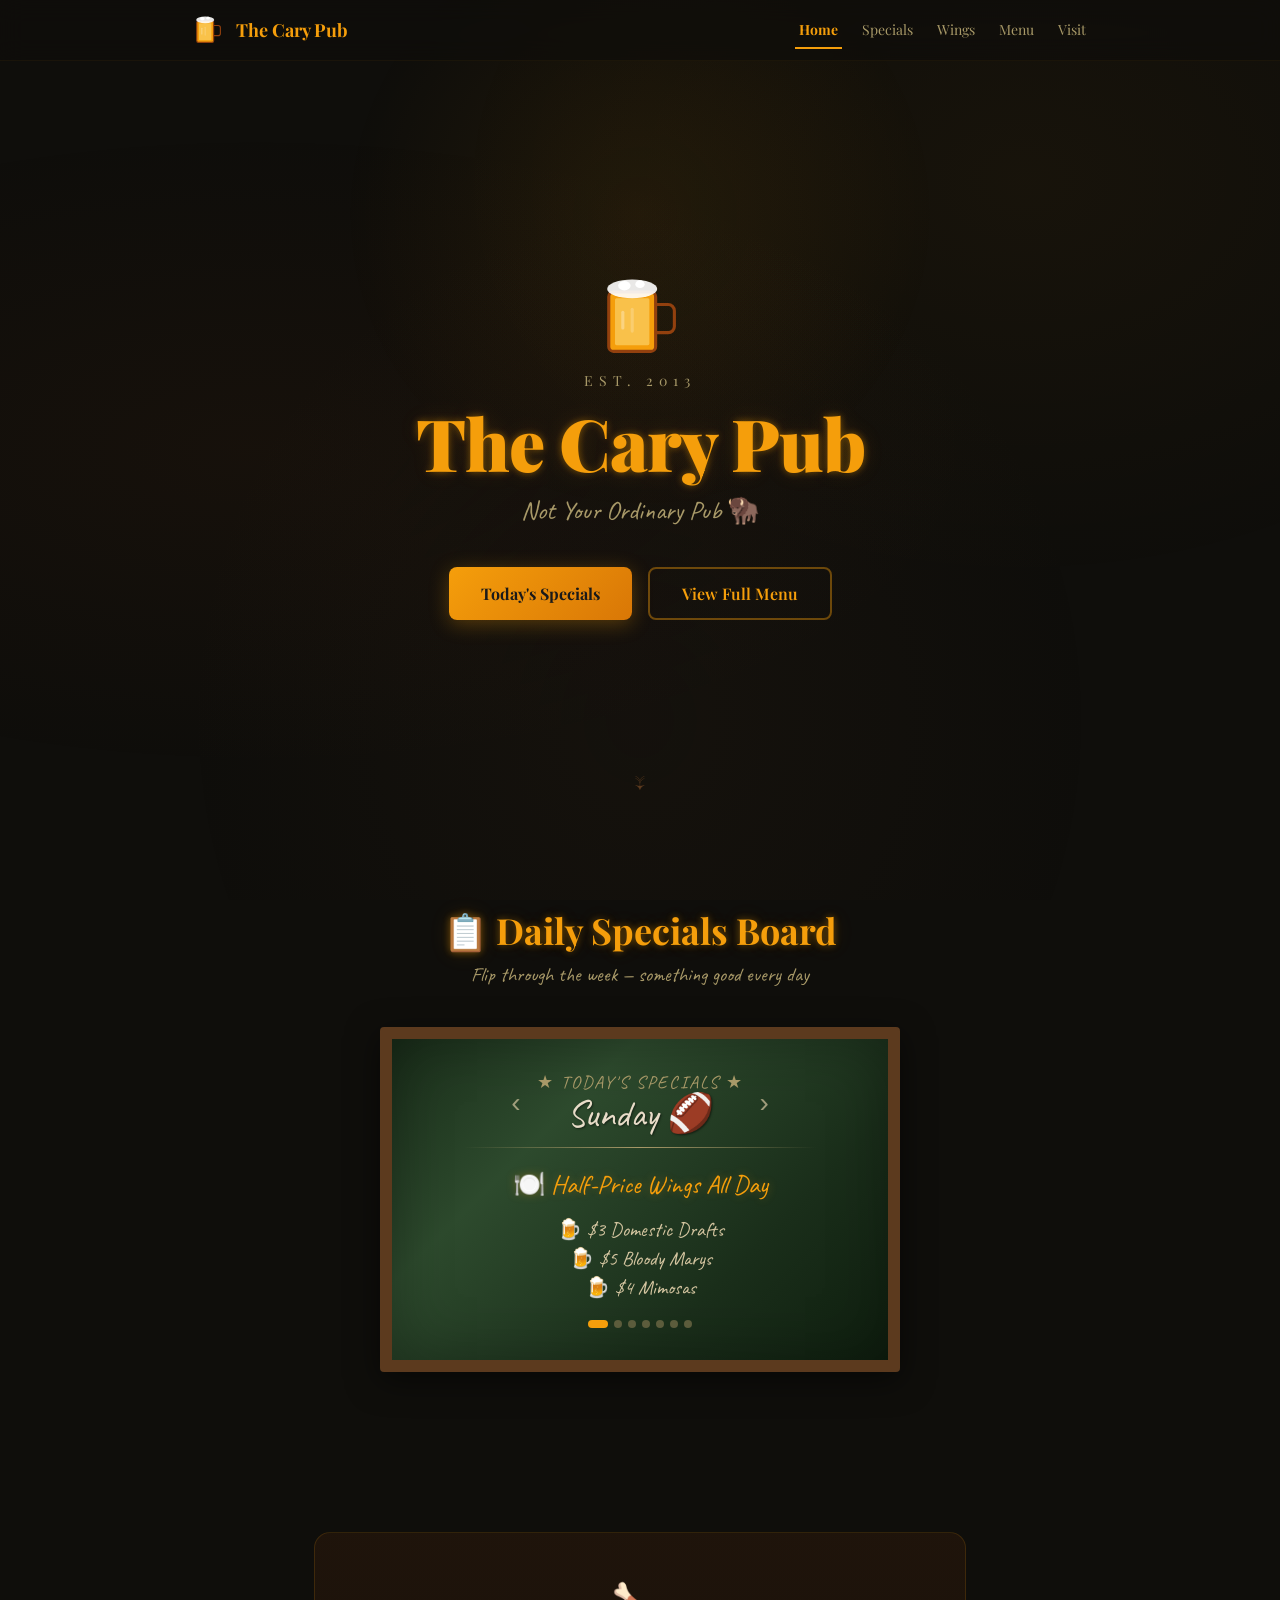
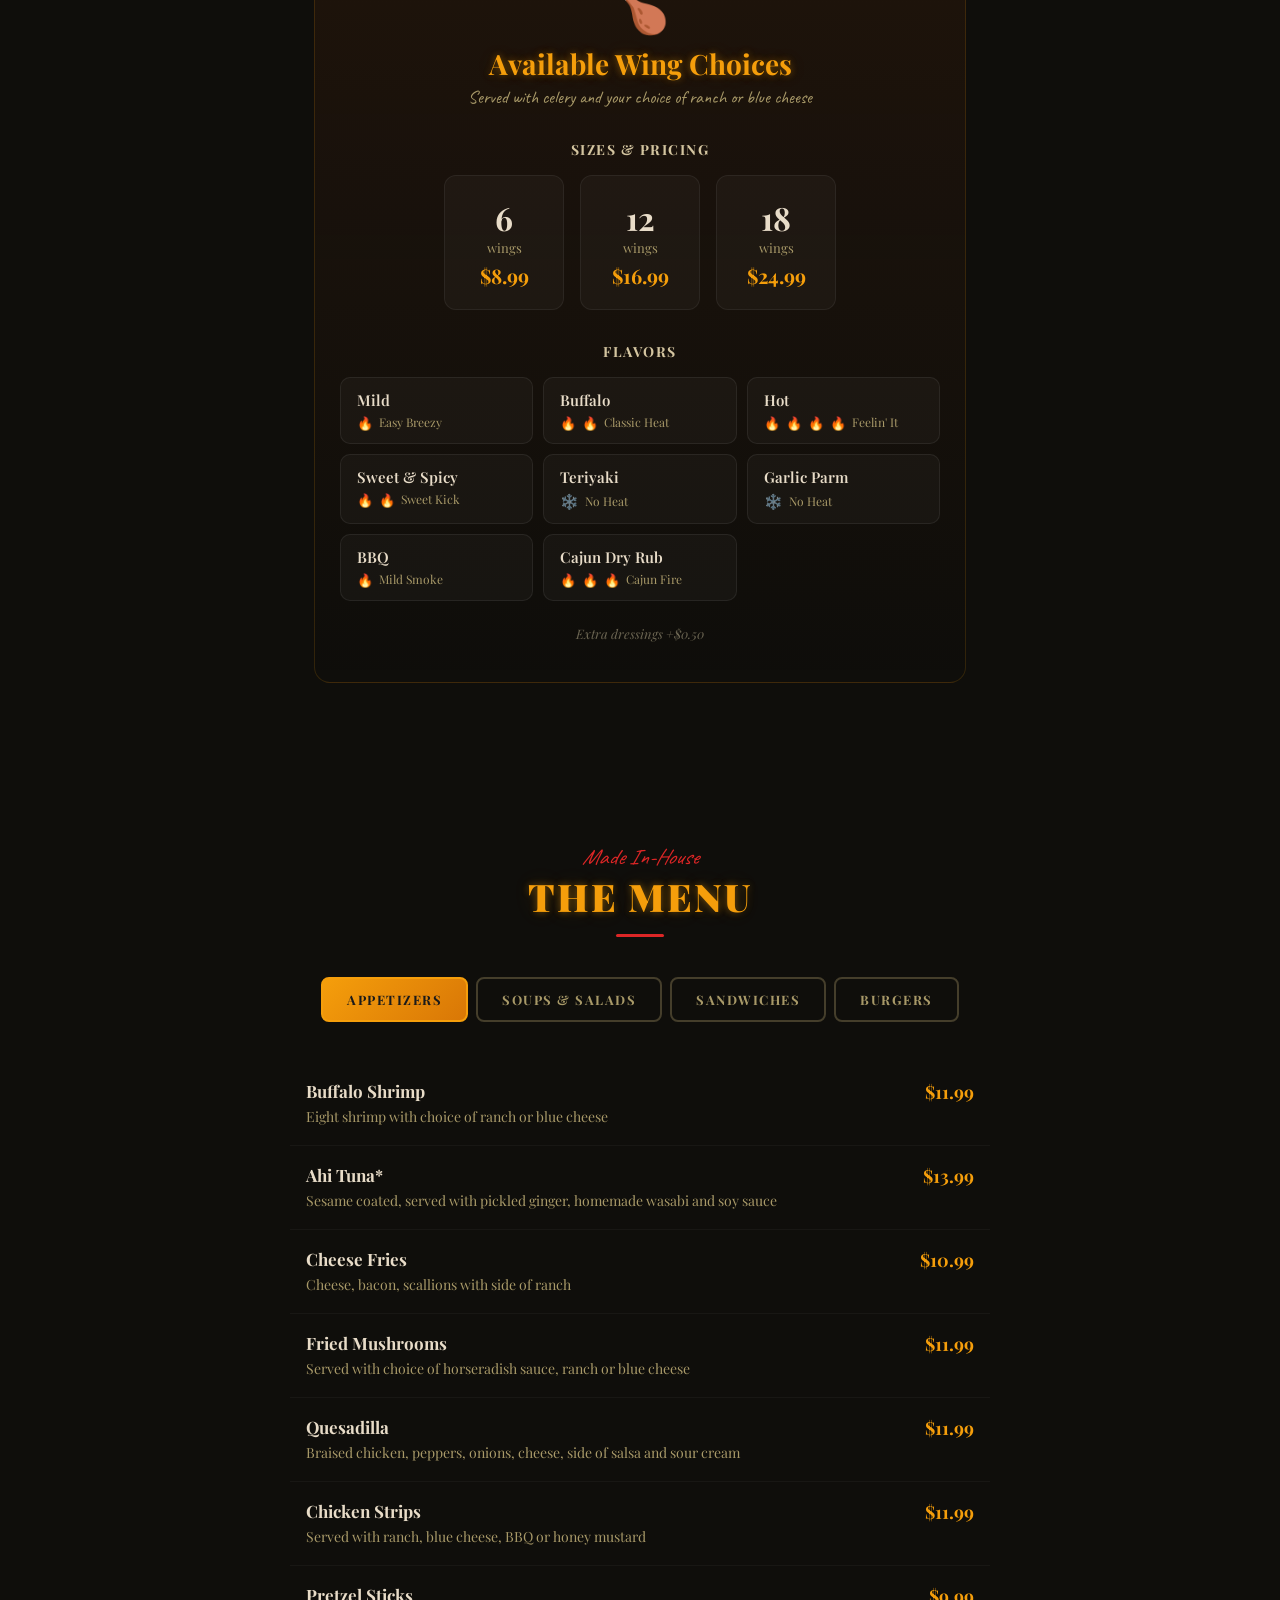
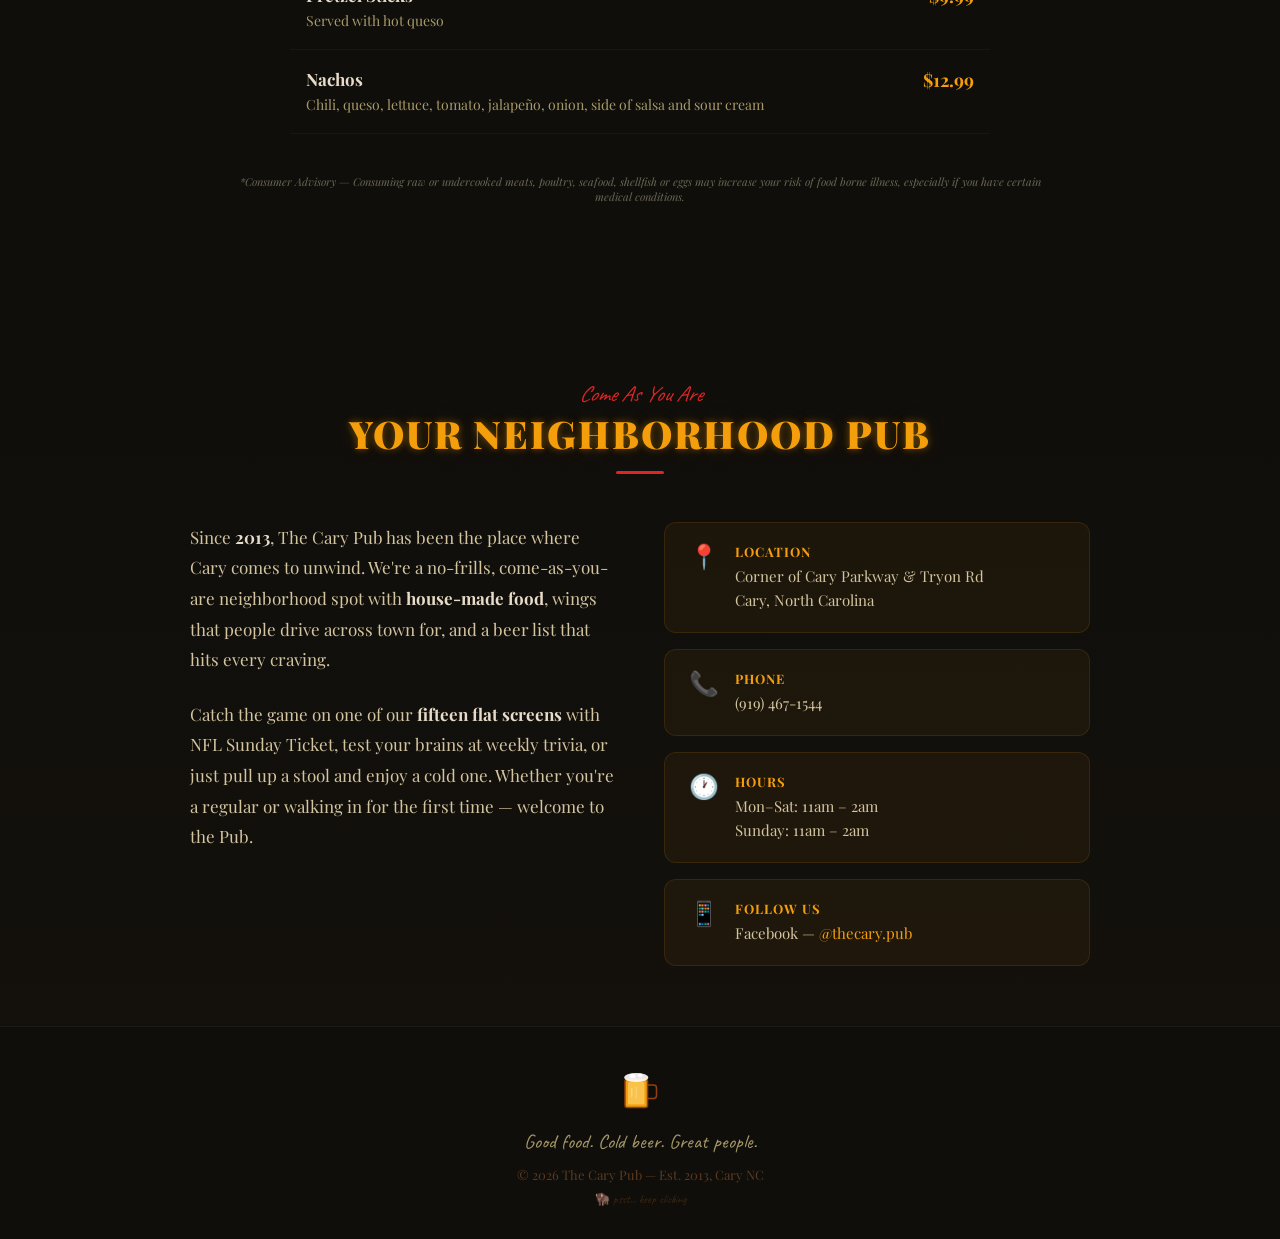
==== index.html @ 7bb2684e "Initial commit" ====
<!DOCTYPE html>
<html lang="en">
<head>
  <meta charset="UTF-8">
  <meta name="viewport" content="width=device-width, initial-scale=1.0">
  <title>The Cary Pub — Not Your Ordinary Pub</title>
  <meta name="description" content="The Cary Pub — Cary NC's neighborhood pub since 2013. House-made food, legendary wings, cold beer, and fifteen flat screens. Come as you are.">
  <link rel="stylesheet" href="css/styles.css">
</head>
<body>

  <!-- Background glow -->
  <div class="bg-glow"></div>

  <!-- Easter Egg Overlay -->
  <div id="easter-egg" class="easter-egg-overlay">
    <div style="text-align:center">
      <div class="emoji">🦬</div>
      <div class="title">You found the Buffalo!</div>
      <div class="subtitle">Show this to your bartender for a surprise 🍺</div>
    </div>
  </div>

  <!-- =================== NAV =================== -->
  <nav class="site-nav">
    <div class="nav-inner">
      <a href="#home" class="nav-logo" data-nav="home">
        <!-- Beer mug SVG logo -->
        <svg class="nav-logo-img" width="36" height="36" viewBox="0 0 64 64" fill="none">
          <rect x="12" y="16" width="30" height="38" rx="3" fill="#F59E0B" stroke="#92400E" stroke-width="2"/>
          <rect x="16" y="20" width="22" height="30" rx="1" fill="#FDE68A" opacity="0.5"/>
          <path d="M42 24h8a4 4 0 014 4v10a4 4 0 01-4 4h-8" stroke="#92400E" stroke-width="2" fill="none"/>
          <ellipse cx="27" cy="14" rx="16" ry="6" fill="#fff" opacity="0.9"/>
          <ellipse cx="22" cy="12" rx="4" ry="3" fill="#fff"/>
          <ellipse cx="32" cy="11" rx="3" ry="2.5" fill="#fff"/>
          <rect x="20" y="28" width="2" height="12" rx="1" fill="#fff" opacity="0.3"/>
          <rect x="26" y="26" width="2" height="16" rx="1" fill="#fff" opacity="0.2"/>
        </svg>
        <span class="nav-logo-text">The Cary Pub</span>
      </a>
      <div class="nav-links">
        <button class="nav-link active" data-nav="home">Home</button>
        <button class="nav-link" data-nav="specials">Specials</button>
        <button class="nav-link" data-nav="wings">Wings</button>
        <button class="nav-link" data-nav="menu">Menu</button>
        <button class="nav-link" data-nav="info">Visit</button>
      </div>
    </div>
  </nav>

  <!-- =================== HERO =================== -->
  <section id="home" class="hero">
    <div class="hero-glow"></div>

    <div class="hero-logo fade-in" data-egg>
      <svg width="100" height="100" viewBox="0 0 64 64" fill="none" style="cursor:pointer">
        <rect x="12" y="16" width="30" height="38" rx="3" fill="#F59E0B" stroke="#92400E" stroke-width="2"/>
        <rect x="16" y="20" width="22" height="30" rx="1" fill="#FDE68A" opacity="0.5"/>
        <path d="M42 24h8a4 4 0 014 4v10a4 4 0 01-4 4h-8" stroke="#92400E" stroke-width="2" fill="none"/>
        <ellipse cx="27" cy="14" rx="16" ry="6" fill="#fff" opacity="0.9"/>
        <ellipse cx="22" cy="12" rx="4" ry="3" fill="#fff"/>
        <ellipse cx="32" cy="11" rx="3" ry="2.5" fill="#fff"/>
        <rect x="20" y="28" width="2" height="12" rx="1" fill="#fff" opacity="0.3"/>
        <rect x="26" y="26" width="2" height="16" rx="1" fill="#fff" opacity="0.2"/>
      </svg>
    </div>

    <div class="hero-est fade-in-d1">EST. 2013</div>

    <h1 class="neon neon-flicker fade-in-d2">The Cary Pub</h1>

    <div class="hero-tagline fade-in-d3">Not Your Ordinary Pub 🦬</div>

    <div class="hero-btns fade-in-d4">
      <button class="btn-primary" data-nav="specials">Today's Specials</button>
      <button class="btn-outline" data-nav="menu">View Full Menu</button>
    </div>

    <div class="scroll-hint">↓</div>
  </section>

  <!-- =================== SPECIALS =================== -->
  <section id="specials" class="specials-section">
    <h2 class="neon">📋 Daily Specials Board</h2>
    <p class="subtitle">Flip through the week — something good every day</p>

    <div id="chalkboard" class="chalkboard">
      <div style="display:flex;align-items:center;justify-content:center;gap:16px;margin-bottom:8px">
        <button id="chalk-prev" class="chalk-nav-btn">‹</button>
        <div>
          <div id="chalk-label" class="chalk-label"></div>
          <div id="chalk-day" class="chalk-day"></div>
        </div>
        <button id="chalk-next" class="chalk-nav-btn">›</button>
      </div>
      <hr class="chalk-hr">
      <div id="chalk-food" class="chalk-food"></div>
      <div id="chalk-drinks"></div>
      <div id="chalk-dots" class="chalk-dots"></div>
    </div>
  </section>

  <!-- =================== WINGS =================== -->
  <section id="wings" class="wings-section">
    <div class="wings-box">
      <div style="text-align:center;margin-bottom:32px">
        <div style="font-size:48px;margin-bottom:8px">🍗</div>
        <h3 class="neon">Available Wing Choices</h3>
        <p class="wings-subtitle">Served with celery and your choice of ranch or blue cheese</p>
      </div>

      <div class="wings-label">Sizes & Pricing</div>
      <div id="wing-sizes" class="wings-sizes"></div>

      <div class="wings-label">Flavors</div>
      <div id="wing-flavors" class="wings-flavors"></div>

      <div class="wings-note">Extra dressings +$0.50</div>
    </div>
  </section>

  <!-- =================== MENU =================== -->
  <section id="menu" class="menu-section">
    <div class="header-sub">Made In-House</div>
    <h2 class="neon">The Menu</h2>
    <div class="section-divider"></div>

    <div class="menu-tabs">
      <button class="menu-tab active" data-tab="appetizers">APPETIZERS</button>
      <button class="menu-tab" data-tab="soupsAndSalads">SOUPS & SALADS</button>
      <button class="menu-tab" data-tab="sandwiches">SANDWICHES</button>
      <button class="menu-tab" data-tab="burgers">BURGERS</button>
    </div>

    <div id="menu-items" class="menu-items"></div>

    <div class="consumer-advisory">
      *Consumer Advisory — Consuming raw or undercooked meats, poultry, seafood, shellfish or eggs may increase your risk of food borne illness, especially if you have certain medical conditions.
    </div>
  </section>

  <!-- =================== VISIT =================== -->
  <section id="info" class="info-section">
    <div class="info-inner">
      <div class="header-sub">Come As You Are</div>
      <h2 class="neon">Your Neighborhood Pub</h2>
      <div class="section-divider"></div>

      <div class="info-grid">
        <div class="info-about">
          <p id="about-p1"></p>
          <p id="about-p2"></p>
        </div>
        <div id="info-cards" class="info-cards"></div>
      </div>
    </div>
  </section>

  <!-- =================== FOOTER =================== -->
  <footer class="site-footer">
    <svg width="48" height="48" viewBox="0 0 64 64" fill="none">
      <rect x="12" y="16" width="30" height="38" rx="3" fill="#F59E0B" stroke="#92400E" stroke-width="2"/>
      <rect x="16" y="20" width="22" height="30" rx="1" fill="#FDE68A" opacity="0.5"/>
      <path d="M42 24h8a4 4 0 014 4v10a4 4 0 01-4 4h-8" stroke="#92400E" stroke-width="2" fill="none"/>
      <ellipse cx="27" cy="14" rx="16" ry="6" fill="#fff" opacity="0.9"/>
      <ellipse cx="22" cy="12" rx="4" ry="3" fill="#fff"/>
      <ellipse cx="32" cy="11" rx="3" ry="2.5" fill="#fff"/>
      <rect x="20" y="28" width="2" height="12" rx="1" fill="#fff" opacity="0.3"/>
      <rect x="26" y="26" width="2" height="16" rx="1" fill="#fff" opacity="0.2"/>
    </svg>
    <div class="footer-tagline">Good food. Cold beer. Great people.</div>
    <div class="footer-copy">© <span id="footer-year"></span> The Cary Pub — Est. 2013, Cary NC</div>
    <div class="footer-egg" data-egg>🦬 psst... keep clicking</div>
  </footer>

  <!-- Scripts: data first, then logic -->
  <script src="js/site-data.js"></script>
  <script src="js/main.js"></script>

</body>
</html>
---- css/styles.css ----
/* ============================================================
   THE CARY PUB — STYLES
   ============================================================ */

@import url('https://fonts.googleapis.com/css2?family=Playfair+Display:ital,wght@0,400;0,600;0,700;0,900;1,400&family=Caveat:wght@400;500;600;700&display=swap');

:root {
  --gold: #F59E0B;
  --gold-dark: #D97706;
  --gold-dim: #a89968;
  --cream: #e8dcc8;
  --cream-light: #d4c5a0;
  --bg: #0f0e0b;
  --bg-card: rgba(255,255,255,0.03);
  --border-subtle: rgba(255,255,255,0.06);
  --border-gold: rgba(245,158,11,0.12);
  --red: #DC2626;
  --wood: #5c3a1e;
  --wood-dark: #3d2610;
  --font-display: 'Playfair Display', Georgia, serif;
  --font-hand: 'Caveat', cursive;
}

*, *::before, *::after { box-sizing: border-box; margin: 0; padding: 0; }

html { scroll-behavior: smooth; }

body {
  background: var(--bg);
  color: var(--cream);
  font-family: var(--font-display);
  min-height: 100vh;
  overflow-x: hidden;
}

a { color: var(--gold); text-decoration: none; }
a:hover { text-decoration: underline; }

/* ---- Scrollbar ---- */
::-webkit-scrollbar { width: 8px; }
::-webkit-scrollbar-track { background: #1a1a16; }
::-webkit-scrollbar-thumb { background: var(--wood); border-radius: 4px; }

/* ---- Background glow ---- */
.bg-glow {
  position: fixed; inset: 0; pointer-events: none; z-index: 0;
  background:
    radial-gradient(ellipse at 20% 50%, rgba(146,64,14,0.06) 0%, transparent 50%),
    radial-gradient(ellipse at 80% 20%, rgba(245,158,11,0.04) 0%, transparent 40%),
    radial-gradient(ellipse at 50% 80%, rgba(92,58,30,0.08) 0%, transparent 50%);
}

/* ---- Animations ---- */
@keyframes fadeInUp {
  from { opacity: 0; transform: translateY(24px); }
  to { opacity: 1; transform: translateY(0); }
}
@keyframes flickerNeon {
  0%,100% { opacity:1; } 4% { opacity:0.9; } 6% { opacity:1; }
  8% { opacity:0.85; } 10% { opacity:1; } 52% { opacity:0.9; } 54% { opacity:1; }
}
@keyframes gentlePulse {
  0%,100% { transform: scale(1); } 50% { transform: scale(1.05); }
}
@keyframes beerPour {
  0% { transform: translateY(-12px); opacity: 0; }
  40% { transform: translateY(0); opacity: 1; }
}

.fade-in { animation: fadeInUp 0.7s ease both; }
.fade-in-d1 { animation: fadeInUp 0.7s ease 0.15s both; }
.fade-in-d2 { animation: fadeInUp 0.7s ease 0.3s both; }
.fade-in-d3 { animation: fadeInUp 0.7s ease 0.45s both; }
.fade-in-d4 { animation: fadeInUp 0.7s ease 0.6s both; }

/* ---- Neon text ---- */
.neon {
  color: var(--gold);
  text-shadow: 0 0 7px rgba(245,158,11,0.27), 0 0 10px rgba(245,158,11,0.2), 0 0 21px rgba(245,158,11,0.13);
}
.neon-flicker { animation: flickerNeon 8s ease infinite; }

/* ---- Section divider ---- */
.section-divider {
  width: 48px; height: 3px; background: var(--red);
  border-radius: 2px; margin: 12px auto 0;
}

/* ============================================================
   NAV
   ============================================================ */
.site-nav {
  position: sticky; top: 0; z-index: 100;
  background: rgba(15,14,11,0.7);
  backdrop-filter: blur(12px);
  border-bottom: 1px solid rgba(245,158,11,0.05);
  transition: all 0.3s;
  padding: 0 16px;
}
.site-nav.scrolled {
  background: rgba(15,14,11,0.95);
  border-bottom-color: rgba(245,158,11,0.2);
}
.nav-inner {
  max-width: 900px; margin: 0 auto;
  display: flex; align-items: center; justify-content: space-between;
  height: 60px; transition: height 0.3s;
}
.site-nav.scrolled .nav-inner { height: 52px; }

.nav-logo { display: flex; align-items: center; gap: 10px; cursor: pointer; text-decoration: none; }
.nav-logo-img { transition: width 0.3s, height 0.3s; }
.nav-logo-text {
  font-family: var(--font-display); font-size: 18px; font-weight: 700;
  color: var(--gold); transition: font-size 0.3s;
}
.site-nav.scrolled .nav-logo-text { font-size: 16px; }

.nav-links { display: flex; gap: 16px; overflow-x: auto; }
.nav-link {
  background: none; border: none; border-bottom: 2px solid transparent;
  color: var(--gold-dim); font-family: var(--font-display);
  font-size: 14px; font-weight: 400; cursor: pointer;
  padding: 8px 4px; white-space: nowrap; transition: all 0.2s;
}
.nav-link:hover, .nav-link.active { color: var(--gold); border-bottom-color: var(--gold); font-weight: 700; }

/* ============================================================
   HERO
   ============================================================ */
.hero {
  min-height: 85vh; display: flex; flex-direction: column;
  align-items: center; justify-content: center; text-align: center;
  padding: 60px 24px; position: relative;
}
.hero-glow {
  position: absolute; top: 20%; left: 50%; width: 600px; height: 600px;
  background: radial-gradient(circle, rgba(245,158,11,0.08) 0%, transparent 70%);
  transform: translate(-50%, -50%); pointer-events: none;
}
.hero-logo { animation: beerPour 1s ease both; }
.hero-est {
  font-size: 14px; letter-spacing: 6px; color: var(--gold-dim);
  text-transform: uppercase; margin-bottom: 8px;
}
.hero h1 {
  font-size: clamp(42px, 10vw, 72px); font-weight: 900;
  line-height: 1; margin: 8px 0; letter-spacing: -1px;
}
.hero-tagline {
  font-family: var(--font-hand); font-size: clamp(18px, 4vw, 26px);
  color: var(--gold-dim); margin-top: 8px;
}
.hero-btns { display: flex; gap: 16px; margin-top: 40px; flex-wrap: wrap; justify-content: center; }

.btn-primary {
  background: linear-gradient(135deg, var(--gold), var(--gold-dark));
  border: none; border-radius: 8px; padding: 14px 32px;
  color: #1a1a1a; font-family: var(--font-display);
  font-size: 16px; font-weight: 700; cursor: pointer;
  transition: transform 0.2s, box-shadow 0.2s;
  box-shadow: 0 4px 20px rgba(245,158,11,0.3);
}
.btn-primary:hover { transform: translateY(-2px); box-shadow: 0 8px 30px rgba(245,158,11,0.4); }

.btn-outline {
  background: transparent; border: 2px solid rgba(245,158,11,0.4);
  border-radius: 8px; padding: 14px 32px; color: var(--gold);
  font-family: var(--font-display); font-size: 16px; font-weight: 600;
  cursor: pointer; transition: all 0.2s;
}
.btn-outline:hover { border-color: var(--gold); background: rgba(245,158,11,0.05); }

.scroll-hint {
  position: absolute; bottom: 30px;
  animation: gentlePulse 2s ease infinite;
  color: var(--wood); font-size: 24px;
}

/* ============================================================
   SPECIALS BOARD
   ============================================================ */
.specials-section { padding: 80px 24px; max-width: 900px; margin: 0 auto; }
.specials-section h2 { font-size: 36px; font-weight: 700; text-align: center; }
.specials-section .subtitle {
  font-family: var(--font-hand); font-size: 20px;
  color: var(--gold-dim); margin-top: 8px; text-align: center;
}

.chalkboard {
  background: linear-gradient(135deg, #1a2e1a 0%, #2d4a2d 30%, #1a2e1a 70%, #0f1f0f 100%);
  border: 12px solid var(--wood);
  border-radius: 4px; padding: 32px 28px; max-width: 520px;
  margin: 40px auto 0; position: relative;
  box-shadow: 0 8px 32px rgba(0,0,0,0.5), inset 0 0 60px rgba(0,0,0,0.3);
  text-align: center; transition: transform 0.3s;
}
.chalkboard.flipping { transform: rotateY(90deg); }
.chalk-label {
  font-family: var(--font-hand); font-size: 18px;
  color: var(--gold-dim); letter-spacing: 2px; text-transform: uppercase;
}
.chalk-day {
  font-family: var(--font-hand); font-size: 38px;
  color: var(--cream); text-shadow: 1px 1px 2px rgba(0,0,0,0.5); line-height: 1.1;
}
.chalk-food {
  font-family: var(--font-hand); font-size: 26px;
  color: var(--gold); margin: 20px 0 16px;
  text-shadow: 0 0 10px rgba(245,158,11,0.3);
}
.chalk-drink { font-family: var(--font-hand); font-size: 20px; color: var(--cream-light); margin-bottom: 4px; }
.chalk-hr {
  width: 80%; height: 1px; border: none; margin: 12px auto 20px;
  background: linear-gradient(90deg, transparent, var(--gold-dim), transparent);
}
.chalk-nav-btn {
  background: none; border: none; color: var(--cream-light);
  font-size: 28px; cursor: pointer; opacity: 0.7; transition: opacity 0.2s;
}
.chalk-nav-btn:hover { opacity: 1; }
.chalk-dots { display: flex; justify-content: center; gap: 6px; margin-top: 20px; }
.chalk-dot {
  height: 8px; border-radius: 4px; border: none; cursor: pointer;
  transition: all 0.3s;
}
.chalk-dot.active { width: 20px; background: var(--gold); }
.chalk-dot.today { width: 8px; background: var(--gold-dim); }
.chalk-dot.other { width: 8px; background: #5c5c3c; }

/* ============================================================
   WINGS
   ============================================================ */
.wings-section { padding: 80px 24px; max-width: 700px; margin: 0 auto; }
.wings-box {
  background: linear-gradient(180deg, rgba(146,64,14,0.12) 0%, rgba(0,0,0,0) 100%);
  border-radius: 16px; padding: 40px 24px;
  border: 1px solid rgba(245,158,11,0.15);
}
.wings-box h3 { font-size: 28px; }
.wings-subtitle { font-family: var(--font-hand); font-size: 18px; color: var(--gold-dim); margin-top: 4px; }
.wings-label {
  font-size: 14px; font-weight: 700; color: var(--cream-light);
  text-transform: uppercase; letter-spacing: 1.5px;
  text-align: center; margin-bottom: 16px;
}
.wings-sizes { display: flex; gap: 16px; justify-content: center; flex-wrap: wrap; margin-bottom: 32px; }
.wing-size-card {
  background: var(--bg-card); border: 1px solid var(--border-subtle);
  border-radius: 12px; padding: 20px 28px; text-align: center; min-width: 120px;
}
.wing-size-card .count { font-size: 32px; font-weight: 700; color: var(--cream); }
.wing-size-card .label { font-size: 13px; color: var(--gold-dim); margin-bottom: 6px; }
.wing-size-card .price { font-size: 20px; font-weight: 700; color: var(--gold); }

.wings-flavors {
  display: grid; grid-template-columns: repeat(auto-fill, minmax(170px, 1fr));
  gap: 10px; max-width: 600px; margin: 0 auto 24px;
}
.flavor-card {
  background: var(--bg-card); border: 1px solid rgba(255,255,255,0.07);
  border-radius: 10px; padding: 12px 16px;
}
.flavor-card .name { font-size: 15px; font-weight: 600; color: var(--cream); margin-bottom: 4px; }
.flavor-card .heat { display: flex; align-items: center; gap: 6px; }
.flavor-card .heat-label { font-size: 12px; color: var(--gold-dim); }
.wings-note { text-align: center; font-size: 13px; color: #6b6552; font-style: italic; }

/* ============================================================
   TABBED MENU
   ============================================================ */
.menu-section { padding: 80px 24px; max-width: 900px; margin: 0 auto; }
.menu-section .header-sub { font-family: var(--font-hand); font-size: 22px; color: var(--red); font-style: italic; text-align: center; }
.menu-section h2 { font-size: 38px; font-weight: 900; letter-spacing: 2px; text-transform: uppercase; text-align: center; }

.menu-tabs { display: flex; justify-content: center; gap: 8px; flex-wrap: wrap; margin: 40px 0; }
.menu-tab {
  background: transparent; border: 2px solid rgba(168,153,104,0.35);
  border-radius: 8px; padding: 12px 24px; cursor: pointer;
  color: var(--gold-dim); font-family: var(--font-display);
  font-size: 13px; font-weight: 700; letter-spacing: 1.5px;
  text-transform: uppercase; transition: all 0.25s;
}
.menu-tab:hover { border-color: var(--gold); color: var(--gold); }
.menu-tab.active {
  background: linear-gradient(135deg, var(--gold), var(--gold-dark));
  border-color: var(--gold); color: #1a1a1a;
}

.menu-items { max-width: 700px; margin: 0 auto; }
.menu-item {
  display: flex; justify-content: space-between; align-items: flex-start;
  padding: 18px 16px; border-bottom: 1px solid rgba(255,255,255,0.04);
  transition: background 0.2s; animation: fadeInUp 0.35s ease both;
}
.menu-item:hover { background: rgba(245,158,11,0.04); }
.menu-item .info { flex: 1; margin-right: 20px; }
.menu-item .item-name { font-size: 17px; font-weight: 700; color: var(--cream); }
.menu-item .item-desc { font-size: 14px; color: var(--gold-dim); margin-top: 4px; line-height: 1.5; }
.menu-item .item-price { font-size: 18px; font-weight: 700; color: var(--gold); white-space: nowrap; }

.menu-footnote {
  padding: 16px; margin-top: 8px; color: var(--gold-dim);
  font-size: 14px; font-style: italic;
}
.sides-box {
  margin-top: 16px; padding: 20px; background: rgba(245,158,11,0.06);
  border-radius: 12px; border: 1px solid var(--border-gold);
}
.sides-box .sides-title { font-size: 13px; font-weight: 700; color: var(--gold); margin-bottom: 6px; }
.sides-box .sides-list { font-size: 13px; color: var(--cream-light); line-height: 1.6; }
.sides-box .sides-premium { font-size: 13px; color: var(--gold-dim); margin-top: 8px; }

.consumer-advisory {
  margin-top: 24px; padding: 16px; font-size: 11px;
  color: #6b6552; text-align: center; font-style: italic;
}

/* ============================================================
   VISIT / INFO
   ============================================================ */
.info-section {
  padding: 80px 24px 60px;
  background: linear-gradient(180deg, transparent 0%, rgba(92,58,30,0.06) 100%);
}
.info-inner { max-width: 900px; margin: 0 auto; }
.info-section .header-sub { font-family: var(--font-hand); font-size: 22px; color: var(--red); font-style: italic; text-align: center; }
.info-section h2 { font-size: 38px; font-weight: 900; letter-spacing: 2px; text-transform: uppercase; text-align: center; }

.info-grid {
  display: grid; grid-template-columns: repeat(auto-fit, minmax(300px, 1fr));
  gap: 48px; margin-top: 48px; align-items: start;
}
.info-about p { font-size: 17px; line-height: 1.8; color: var(--cream-light); margin-bottom: 24px; }
.info-about strong { color: var(--cream); }

.info-cards { display: flex; flex-direction: column; gap: 16px; }
.info-card {
  background: rgba(245,158,11,0.05);
  border: 1px solid var(--border-gold);
  border-radius: 12px; padding: 20px 24px;
  display: flex; align-items: flex-start; gap: 16px;
}
.info-card .icon { font-size: 24px; line-height: 1; flex-shrink: 0; }
.info-card .card-title {
  font-size: 13px; font-weight: 700; color: var(--gold);
  text-transform: uppercase; letter-spacing: 1px; margin-bottom: 4px;
}
.info-card .card-body { font-size: 15px; color: var(--cream-light); line-height: 1.6; }

/* ============================================================
   FOOTER
   ============================================================ */
.site-footer {
  text-align: center; padding: 40px 24px 32px;
  border-top: 1px solid var(--border-subtle);
}
.footer-tagline { font-family: var(--font-hand); font-size: 20px; color: var(--gold-dim); margin-top: 10px; }
.footer-copy { font-size: 13px; color: var(--wood); margin-top: 12px; }
.footer-egg { font-family: var(--font-hand); font-size: 12px; color: var(--wood-dark); margin-top: 8px; cursor: pointer; }

/* ============================================================
   EASTER EGG OVERLAY
   ============================================================ */
.easter-egg-overlay {
  position: fixed; inset: 0; z-index: 9999;
  background: rgba(0,0,0,0.85);
  display: none; align-items: center; justify-content: center;
  animation: fadeInUp 0.3s ease;
}
.easter-egg-overlay.show { display: flex; }
.easter-egg-overlay .emoji { font-size: 80px; margin-bottom: 16px; }
.easter-egg-overlay .title { font-family: var(--font-hand); font-size: 36px; color: var(--gold); }
.easter-egg-overlay .subtitle { font-family: var(--font-hand); font-size: 20px; color: var(--gold-dim); margin-top: 8px; }

/* ============================================================
   RESPONSIVE
   ============================================================ */
@media (max-width: 600px) {
  .menu-tabs { gap: 6px; }
  .menu-tab { padding: 10px 14px; font-size: 11px; }
  .info-grid { grid-template-columns: 1fr; gap: 32px; }
  .nav-links { gap: 10px; }
}
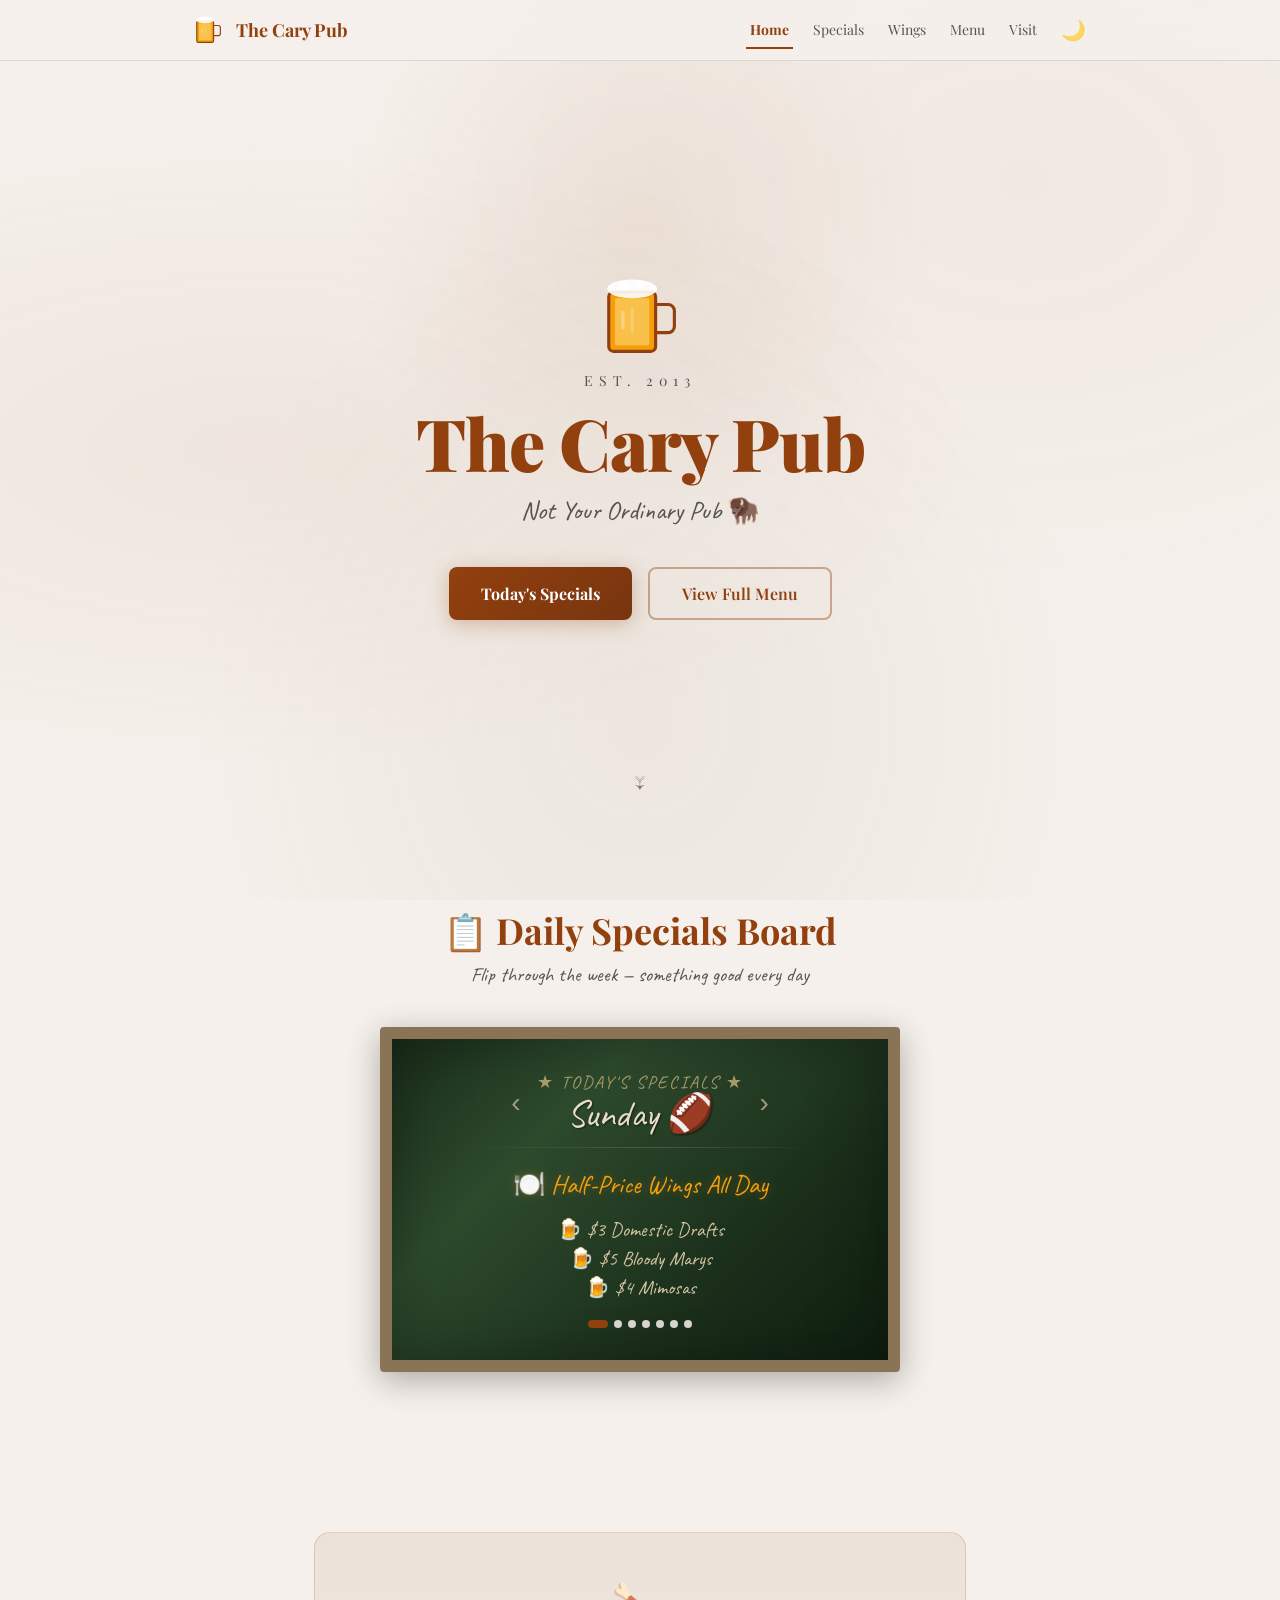
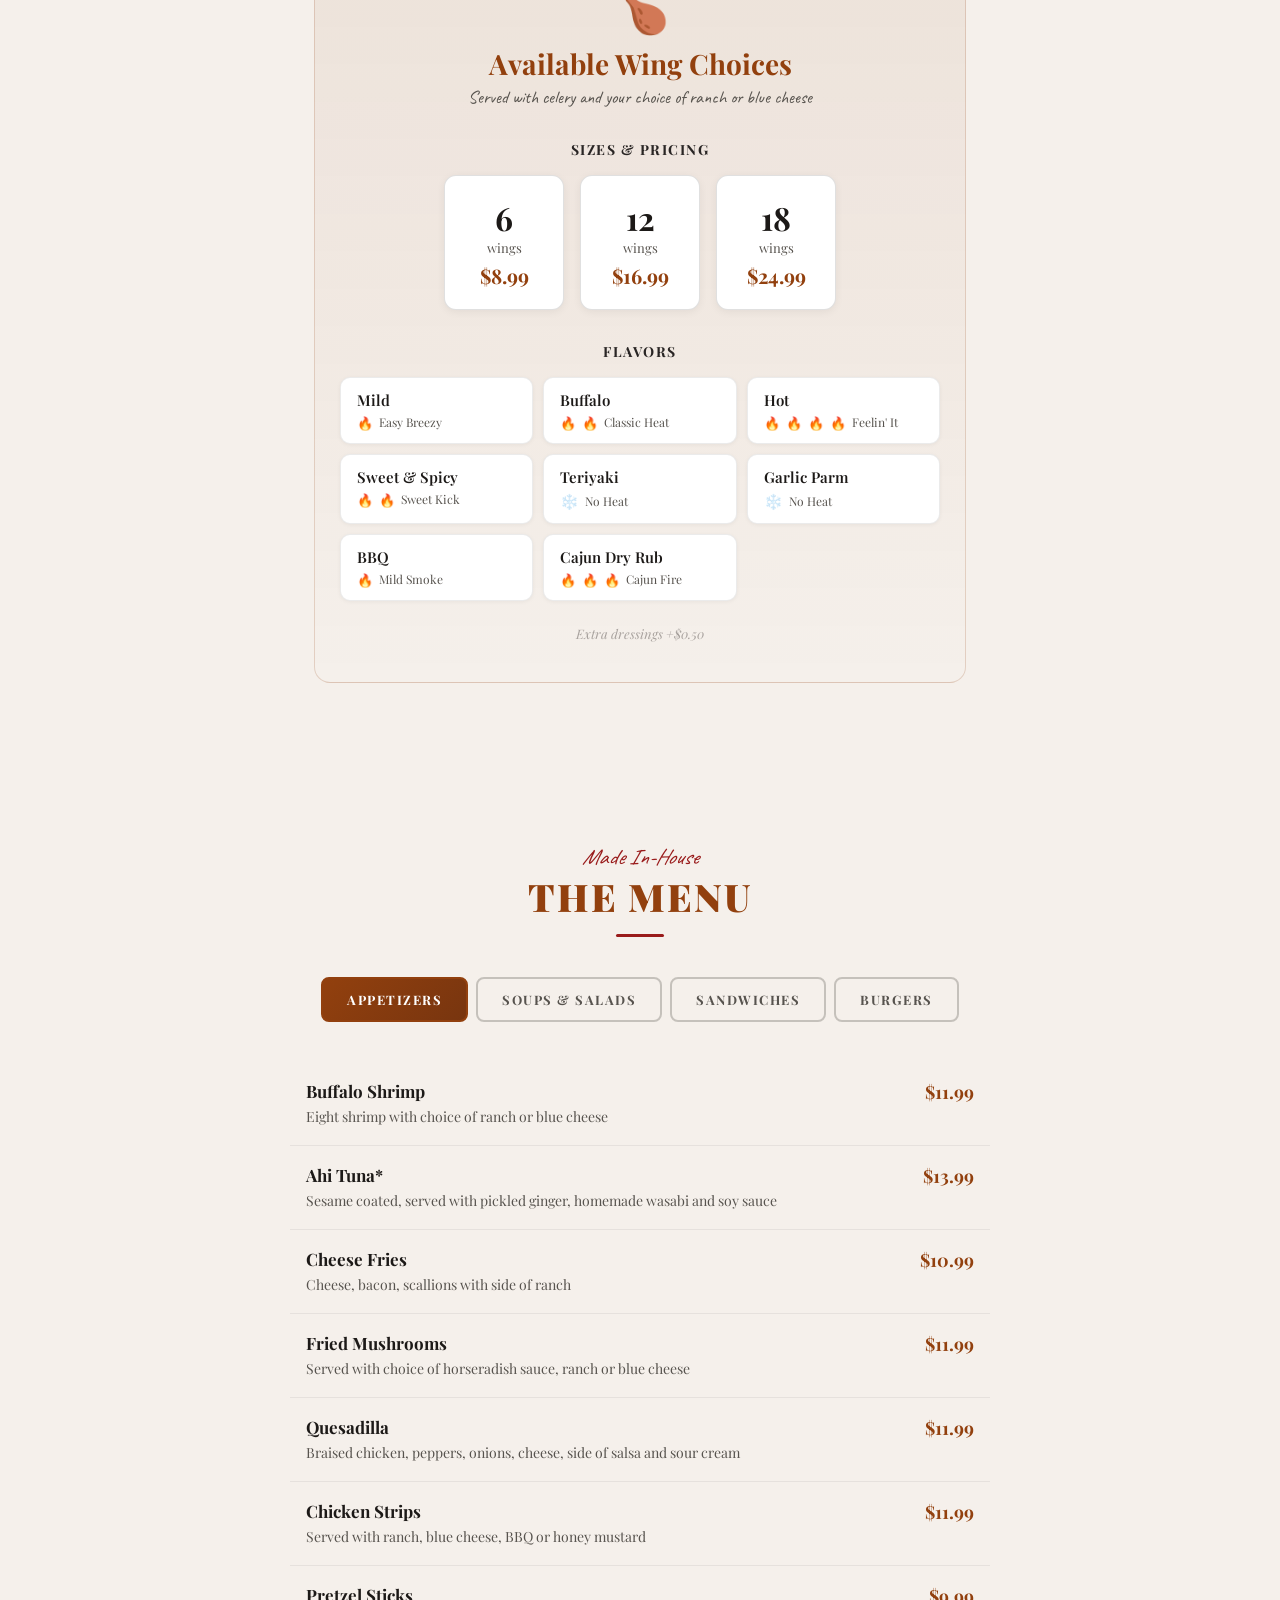
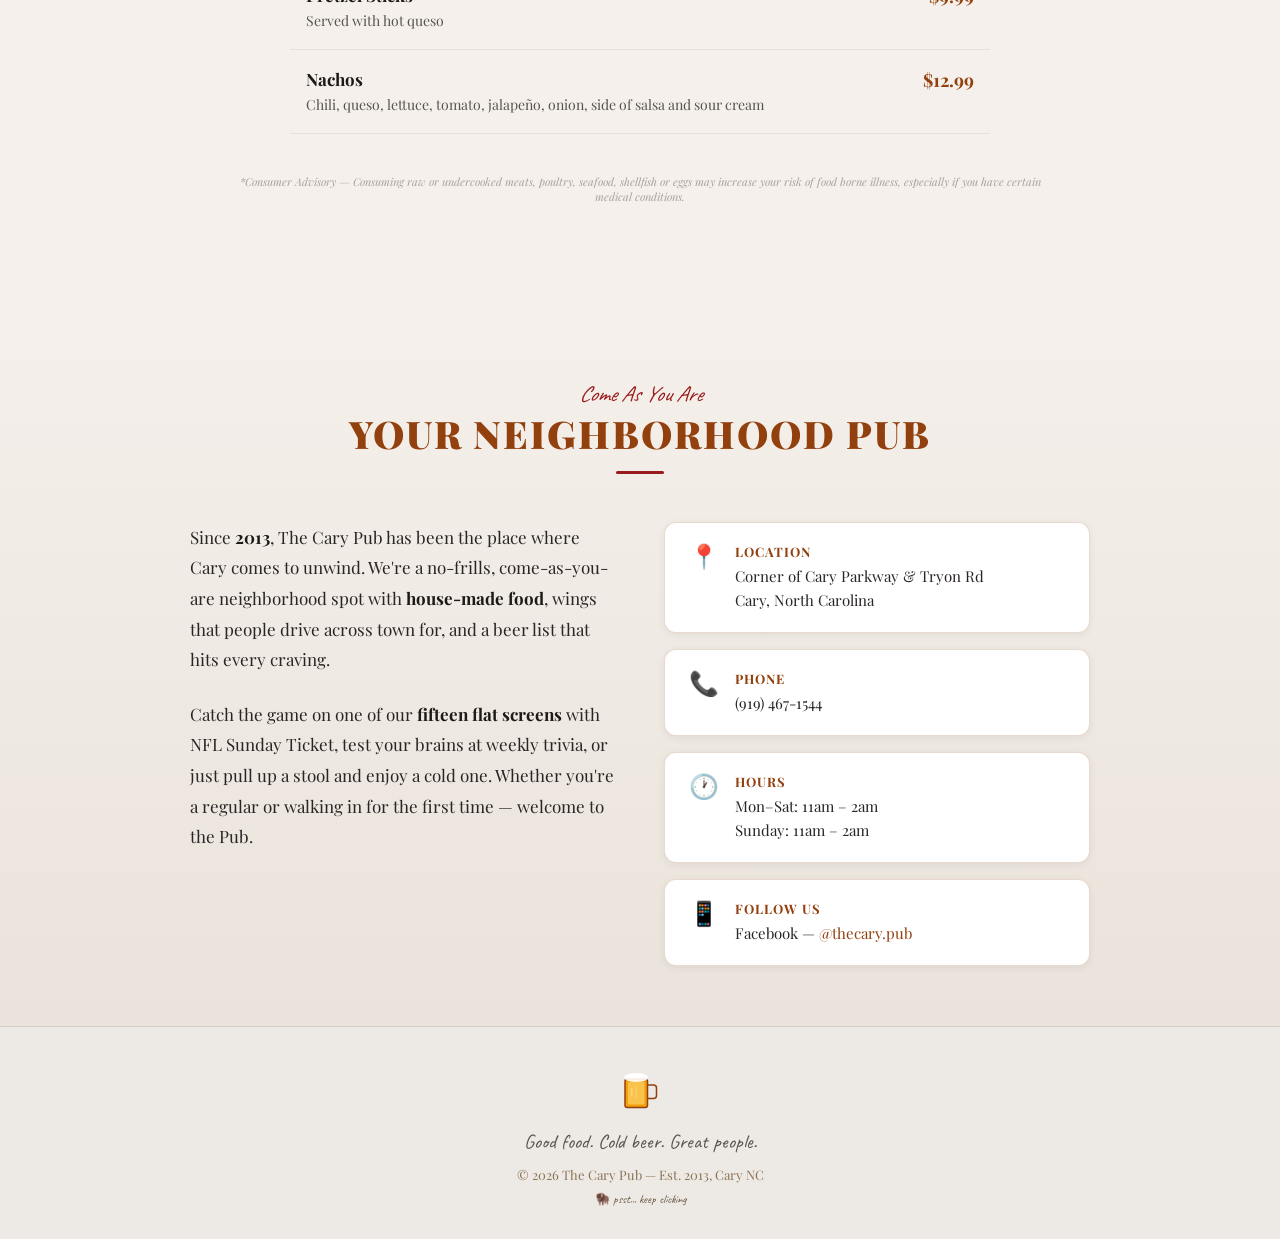
==== commit dee9ecf2: "Add dark/light mode toggle with localStorage persistence - Add theme toggle button (🌙/☀️) in nav bar" ====
--- a/index.html
+++ b/index.html
@@ -44,6 +44,7 @@
         <button class="nav-link" data-nav="wings">Wings</button>
         <button class="nav-link" data-nav="menu">Menu</button>
         <button class="nav-link" data-nav="info">Visit</button>
+        <button class="theme-toggle" id="theme-toggle" aria-label="Toggle dark mode">🌙</button>
       </div>
     </div>
   </nav>
--- a/css/styles.css
+++ b/css/styles.css
@@ -5,6 +5,392 @@
 @import url('https://fonts.googleapis.com/css2?family=Playfair+Display:ital,wght@0,400;0,600;0,700;0,900;1,400&family=Caveat:wght@400;500;600;700&display=swap');
 
 :root {
+  --gold: #92400E;
+  --gold-dark: #78350F;
+  --gold-dim: #57534E;
+  --cream: #1C1917;
+  --cream-light: #292524;
+  --bg: #F5F0EB;
+  --bg-card: rgba(0,0,0,0.04);
+  --border-subtle: rgba(0,0,0,0.12);
+  --border-gold: rgba(146,64,14,0.2);
+  --red: #991B1B;
+  --wood: #8B7355;
+  --wood-dark: #6B5B45;
+  --font-display: 'Playfair Display', Georgia, serif;
+  --font-hand: 'Caveat', cursive;
+}
+
+*, *::before, *::after { box-sizing: border-box; margin: 0; padding: 0; }
+
+html { scroll-behavior: smooth; }
+
+body {
+  background: var(--bg);
+  color: var(--cream);
+  font-family: var(--font-display);
+  min-height: 100vh;
+  overflow-x: hidden;
+}
+
+a { color: var(--gold); text-decoration: none; }
+a:hover { text-decoration: underline; }
+
+/* ---- Scrollbar ---- */
+::-webkit-scrollbar { width: 8px; }
+::-webkit-scrollbar-track { background: #EDE8E3; }
+::-webkit-scrollbar-thumb { background: var(--wood); border-radius: 4px; }
+
+/* ---- Background glow ---- */
+.bg-glow {
+  position: fixed; inset: 0; pointer-events: none; z-index: 0;
+  background:
+    radial-gradient(ellipse at 20% 50%, rgba(146,64,14,0.06) 0%, transparent 50%),
+    radial-gradient(ellipse at 80% 20%, rgba(146,64,14,0.04) 0%, transparent 40%),
+    radial-gradient(ellipse at 50% 80%, rgba(139,115,85,0.08) 0%, transparent 50%);
+}
+
+/* ---- Animations ---- */
+@keyframes fadeInUp {
+  from { opacity: 0; transform: translateY(24px); }
+  to { opacity: 1; transform: translateY(0); }
+}
+@keyframes flickerNeon {
+  0%,100% { opacity:1; } 4% { opacity:0.9; } 6% { opacity:1; }
+  8% { opacity:0.85; } 10% { opacity:1; } 52% { opacity:0.9; } 54% { opacity:1; }
+}
+@keyframes gentlePulse {
+  0%,100% { transform: scale(1); } 50% { transform: scale(1.05); }
+}
+@keyframes beerPour {
+  0% { transform: translateY(-12px); opacity: 0; }
+  40% { transform: translateY(0); opacity: 1; }
+}
+
+.fade-in { animation: fadeInUp 0.7s ease both; }
+.fade-in-d1 { animation: fadeInUp 0.7s ease 0.15s both; }
+.fade-in-d2 { animation: fadeInUp 0.7s ease 0.3s both; }
+.fade-in-d3 { animation: fadeInUp 0.7s ease 0.45s both; }
+.fade-in-d4 { animation: fadeInUp 0.7s ease 0.6s both; }
+
+/* ---- Neon text ---- */
+.neon {
+  color: var(--gold);
+  text-shadow: none;
+}
+.neon-flicker { animation: flickerNeon 8s ease infinite; }
+
+/* ---- Section divider ---- */
+.section-divider {
+  width: 48px; height: 3px; background: var(--red);
+  border-radius: 2px; margin: 12px auto 0;
+}
+
+/* ============================================================
+   NAV
+   ============================================================ */
+.site-nav {
+  position: sticky; top: 0; z-index: 100;
+  background: rgba(245,240,235,0.85);
+  backdrop-filter: blur(12px);
+  border-bottom: 1px solid rgba(0,0,0,0.1);
+  transition: all 0.3s;
+  padding: 0 16px;
+}
+.site-nav.scrolled {
+  background: rgba(245,240,235,0.97);
+  border-bottom-color: rgba(146,64,14,0.25);
+}
+.nav-inner {
+  max-width: 900px; margin: 0 auto;
+  display: flex; align-items: center; justify-content: space-between;
+  height: 60px; transition: height 0.3s;
+}
+.site-nav.scrolled .nav-inner { height: 52px; }
+
+.nav-logo { display: flex; align-items: center; gap: 10px; cursor: pointer; text-decoration: none; }
+.nav-logo-img { transition: width 0.3s, height 0.3s; }
+.nav-logo-text {
+  font-family: var(--font-display); font-size: 18px; font-weight: 700;
+  color: var(--gold); transition: font-size 0.3s;
+}
+.site-nav.scrolled .nav-logo-text { font-size: 16px; }
+
+.nav-links { display: flex; gap: 16px; overflow-x: auto; }
+.nav-link {
+  background: none; border: none; border-bottom: 2px solid transparent;
+  color: var(--gold-dim); font-family: var(--font-display);
+  font-size: 14px; font-weight: 400; cursor: pointer;
+  padding: 8px 4px; white-space: nowrap; transition: all 0.2s;
+}
+.nav-link:hover, .nav-link.active { color: var(--gold); border-bottom-color: var(--gold); font-weight: 700; }
+
+/* ============================================================
+   HERO
+   ============================================================ */
+.hero {
+  min-height: 85vh; display: flex; flex-direction: column;
+  align-items: center; justify-content: center; text-align: center;
+  padding: 60px 24px; position: relative;
+}
+.hero-glow {
+  position: absolute; top: 20%; left: 50%; width: 600px; height: 600px;
+  background: radial-gradient(circle, rgba(146,64,14,0.08) 0%, transparent 70%);
+  transform: translate(-50%, -50%); pointer-events: none;
+}
+.hero-logo { animation: beerPour 1s ease both; }
+.hero-est {
+  font-size: 14px; letter-spacing: 6px; color: var(--gold-dim);
+  text-transform: uppercase; margin-bottom: 8px;
+}
+.hero h1 {
+  font-size: clamp(42px, 10vw, 72px); font-weight: 900;
+  line-height: 1; margin: 8px 0; letter-spacing: -1px;
+}
+.hero-tagline {
+  font-family: var(--font-hand); font-size: clamp(18px, 4vw, 26px);
+  color: var(--gold-dim); margin-top: 8px;
+}
+.hero-btns { display: flex; gap: 16px; margin-top: 40px; flex-wrap: wrap; justify-content: center; }
+
+.btn-primary {
+  background: linear-gradient(135deg, var(--gold), var(--gold-dark));
+  border: none; border-radius: 8px; padding: 14px 32px;
+  color: #fff; font-family: var(--font-display);
+  font-size: 16px; font-weight: 700; cursor: pointer;
+  transition: transform 0.2s, box-shadow 0.2s;
+  box-shadow: 0 4px 20px rgba(146,64,14,0.3);
+}
+.btn-primary:hover { transform: translateY(-2px); box-shadow: 0 8px 30px rgba(146,64,14,0.4); }
+
+.btn-outline {
+  background: transparent; border: 2px solid rgba(146,64,14,0.4);
+  border-radius: 8px; padding: 14px 32px; color: var(--gold);
+  font-family: var(--font-display); font-size: 16px; font-weight: 600;
+  cursor: pointer; transition: all 0.2s;
+}
+.btn-outline:hover { border-color: var(--gold); background: rgba(146,64,14,0.06); }
+
+.scroll-hint {
+  position: absolute; bottom: 30px;
+  animation: gentlePulse 2s ease infinite;
+  color: var(--wood); font-size: 24px;
+}
+
+/* ============================================================
+   SPECIALS BOARD
+   ============================================================ */
+.specials-section { padding: 80px 24px; max-width: 900px; margin: 0 auto; }
+.specials-section h2 { font-size: 36px; font-weight: 700; text-align: center; }
+.specials-section .subtitle {
+  font-family: var(--font-hand); font-size: 20px;
+  color: var(--gold-dim); margin-top: 8px; text-align: center;
+}
+
+.chalkboard {
+  background: linear-gradient(135deg, #1a2e1a 0%, #2d4a2d 30%, #1a2e1a 70%, #0f1f0f 100%);
+  border: 12px solid var(--wood);
+  border-radius: 4px; padding: 32px 28px; max-width: 520px;
+  margin: 40px auto 0; position: relative;
+  box-shadow: 0 8px 32px rgba(0,0,0,0.3), inset 0 0 60px rgba(0,0,0,0.3);
+  text-align: center; transition: transform 0.3s;
+}
+.chalkboard.flipping { transform: rotateY(90deg); }
+.chalk-label {
+  font-family: var(--font-hand); font-size: 18px;
+  color: #a89968; letter-spacing: 2px; text-transform: uppercase;
+}
+.chalk-day {
+  font-family: var(--font-hand); font-size: 38px;
+  color: #e8dcc8; text-shadow: 1px 1px 2px rgba(0,0,0,0.5); line-height: 1.1;
+}
+.chalk-food {
+  font-family: var(--font-hand); font-size: 26px;
+  color: #F59E0B; margin: 20px 0 16px;
+  text-shadow: 0 0 10px rgba(245,158,11,0.3);
+}
+.chalk-drink { font-family: var(--font-hand); font-size: 20px; color: #d4c5a0; margin-bottom: 4px; }
+.chalk-hr {
+  width: 80%; height: 1px; border: none; margin: 12px auto 20px;
+  background: linear-gradient(90deg, transparent, var(--gold-dim), transparent);
+}
+.chalk-nav-btn {
+  background: none; border: none; color: #d4c5a0;
+  font-size: 28px; cursor: pointer; opacity: 0.7; transition: opacity 0.2s;
+}
+.chalk-nav-btn:hover { opacity: 1; }
+.chalk-dots { display: flex; justify-content: center; gap: 6px; margin-top: 20px; }
+.chalk-dot {
+  height: 8px; border-radius: 4px; border: none; cursor: pointer;
+  transition: all 0.3s;
+}
+.chalk-dot.active { width: 20px; background: var(--gold); }
+.chalk-dot.today { width: 8px; background: var(--gold-dim); }
+.chalk-dot.other { width: 8px; background: #D6D3D1; }
+
+/* ============================================================
+   WINGS
+   ============================================================ */
+.wings-section { padding: 80px 24px; max-width: 700px; margin: 0 auto; }
+.wings-box {
+  background: linear-gradient(180deg, rgba(146,64,14,0.08) 0%, rgba(0,0,0,0) 100%);
+  border-radius: 16px; padding: 40px 24px;
+  border: 1px solid rgba(146,64,14,0.18);
+}
+.wings-box h3 { font-size: 28px; }
+.wings-subtitle { font-family: var(--font-hand); font-size: 18px; color: var(--gold-dim); margin-top: 4px; }
+.wings-label {
+  font-size: 14px; font-weight: 700; color: var(--cream-light);
+  text-transform: uppercase; letter-spacing: 1.5px;
+  text-align: center; margin-bottom: 16px;
+}
+.wings-sizes { display: flex; gap: 16px; justify-content: center; flex-wrap: wrap; margin-bottom: 32px; }
+.wing-size-card {
+  background: #fff; border: 1px solid var(--border-subtle);
+  border-radius: 12px; padding: 20px 28px; text-align: center; min-width: 120px;
+  box-shadow: 0 2px 8px rgba(0,0,0,0.06);
+}
+.wing-size-card .count { font-size: 32px; font-weight: 700; color: var(--cream); }
+.wing-size-card .label { font-size: 13px; color: var(--gold-dim); margin-bottom: 6px; }
+.wing-size-card .price { font-size: 20px; font-weight: 700; color: var(--gold); }
+
+.wings-flavors {
+  display: grid; grid-template-columns: repeat(auto-fill, minmax(170px, 1fr));
+  gap: 10px; max-width: 600px; margin: 0 auto 24px;
+}
+.flavor-card {
+  background: #fff; border: 1px solid rgba(0,0,0,0.08);
+  border-radius: 10px; padding: 12px 16px;
+  box-shadow: 0 1px 4px rgba(0,0,0,0.05);
+}
+.flavor-card .name { font-size: 15px; font-weight: 600; color: var(--cream); margin-bottom: 4px; }
+.flavor-card .heat { display: flex; align-items: center; gap: 6px; }
+.flavor-card .heat-label { font-size: 12px; color: var(--gold-dim); }
+.wings-note { text-align: center; font-size: 13px; color: #A8A29E; font-style: italic; }
+
+/* ============================================================
+   TABBED MENU
+   ============================================================ */
+.menu-section { padding: 80px 24px; max-width: 900px; margin: 0 auto; }
+.menu-section .header-sub { font-family: var(--font-hand); font-size: 22px; color: var(--red); font-style: italic; text-align: center; }
+.menu-section h2 { font-size: 38px; font-weight: 900; letter-spacing: 2px; text-transform: uppercase; text-align: center; }
+
+.menu-tabs { display: flex; justify-content: center; gap: 8px; flex-wrap: wrap; margin: 40px 0; }
+.menu-tab {
+  background: transparent; border: 2px solid rgba(87,83,78,0.3);
+  border-radius: 8px; padding: 12px 24px; cursor: pointer;
+  color: var(--gold-dim); font-family: var(--font-display);
+  font-size: 13px; font-weight: 700; letter-spacing: 1.5px;
+  text-transform: uppercase; transition: all 0.25s;
+}
+.menu-tab:hover { border-color: var(--gold); color: var(--gold); }
+.menu-tab.active {
+  background: linear-gradient(135deg, var(--gold), var(--gold-dark));
+  border-color: var(--gold); color: #fff;
+}
+
+.menu-items { max-width: 700px; margin: 0 auto; }
+.menu-item {
+  display: flex; justify-content: space-between; align-items: flex-start;
+  padding: 18px 16px; border-bottom: 1px solid rgba(0,0,0,0.06);
+  transition: background 0.2s; animation: fadeInUp 0.35s ease both;
+}
+.menu-item:hover { background: rgba(146,64,14,0.06); }
+.menu-item .info { flex: 1; margin-right: 20px; }
+.menu-item .item-name { font-size: 17px; font-weight: 700; color: var(--cream); }
+.menu-item .item-desc { font-size: 14px; color: var(--gold-dim); margin-top: 4px; line-height: 1.5; }
+.menu-item .item-price { font-size: 18px; font-weight: 700; color: var(--gold); white-space: nowrap; }
+
+.menu-footnote {
+  padding: 16px; margin-top: 8px; color: var(--gold-dim);
+  font-size: 14px; font-style: italic;
+}
+.sides-box {
+  margin-top: 16px; padding: 20px; background: rgba(146,64,14,0.06);
+  border-radius: 12px; border: 1px solid var(--border-gold);
+}
+.sides-box .sides-title { font-size: 13px; font-weight: 700; color: var(--gold); margin-bottom: 6px; }
+.sides-box .sides-list { font-size: 13px; color: var(--cream-light); line-height: 1.6; }
+.sides-box .sides-premium { font-size: 13px; color: var(--gold-dim); margin-top: 8px; }
+
+.consumer-advisory {
+  margin-top: 24px; padding: 16px; font-size: 11px;
+  color: #A8A29E; text-align: center; font-style: italic;
+}
+
+/* ============================================================
+   VISIT / INFO
+   ============================================================ */
+.info-section {
+  padding: 80px 24px 60px;
+  background: linear-gradient(180deg, transparent 0%, rgba(139,115,85,0.1) 100%);
+}
+.info-inner { max-width: 900px; margin: 0 auto; }
+.info-section .header-sub { font-family: var(--font-hand); font-size: 22px; color: var(--red); font-style: italic; text-align: center; }
+.info-section h2 { font-size: 38px; font-weight: 900; letter-spacing: 2px; text-transform: uppercase; text-align: center; }
+
+.info-grid {
+  display: grid; grid-template-columns: repeat(auto-fit, minmax(300px, 1fr));
+  gap: 48px; margin-top: 48px; align-items: start;
+}
+.info-about p { font-size: 17px; line-height: 1.8; color: var(--cream-light); margin-bottom: 24px; }
+.info-about strong { color: var(--cream); }
+
+.info-cards { display: flex; flex-direction: column; gap: 16px; }
+.info-card {
+  background: #fff;
+  border: 1px solid var(--border-gold);
+  border-radius: 12px; padding: 20px 24px;
+  display: flex; align-items: flex-start; gap: 16px;
+  box-shadow: 0 2px 8px rgba(0,0,0,0.06);
+}
+.info-card .icon { font-size: 24px; line-height: 1; flex-shrink: 0; }
+.info-card .card-title {
+  font-size: 13px; font-weight: 700; color: var(--gold);
+  text-transform: uppercase; letter-spacing: 1px; margin-bottom: 4px;
+}
+.info-card .card-body { font-size: 15px; color: var(--cream-light); line-height: 1.6; }
+
+/* ============================================================
+   FOOTER
+   ============================================================ */
+.site-footer {
+  text-align: center; padding: 40px 24px 32px;
+  border-top: 1px solid var(--border-subtle);
+  background: rgba(0,0,0,0.03);
+}
+.footer-tagline { font-family: var(--font-hand); font-size: 20px; color: var(--gold-dim); margin-top: 10px; }
+.footer-copy { font-size: 13px; color: var(--wood); margin-top: 12px; }
+.footer-egg { font-family: var(--font-hand); font-size: 12px; color: var(--wood-dark); margin-top: 8px; cursor: pointer; }
+
+/* ============================================================
+   EASTER EGG OVERLAY
+   ============================================================ */
+.easter-egg-overlay {
+  position: fixed; inset: 0; z-index: 9999;
+  background: rgba(0,0,0,0.85);
+  display: none; align-items: center; justify-content: center;
+  animation: fadeInUp 0.3s ease;
+}
+.easter-egg-overlay.show { display: flex; }
+.easter-egg-overlay .emoji { font-size: 80px; margin-bottom: 16px; }
+.easter-egg-overlay .title { font-family: var(--font-hand); font-size: 36px; color: var(--gold); }
+.easter-egg-overlay .subtitle { font-family: var(--font-hand); font-size: 20px; color: var(--gold-dim); margin-top: 8px; }
+
+/* ============================================================
+   THEME TOGGLE
+   ============================================================ */
+.theme-toggle {
+  background: none; border: none; cursor: pointer;
+  font-size: 20px; padding: 6px 4px; line-height: 1;
+  opacity: 0.7; transition: opacity 0.2s, transform 0.2s;
+}
+.theme-toggle:hover { opacity: 1; transform: scale(1.15); }
+
+/* ============================================================
+   DARK THEME
+   ============================================================ */
+[data-theme="dark"] {
   --gold: #F59E0B;
   --gold-dark: #D97706;
   --gold-dim: #a89968;
@@ -17,361 +403,103 @@
   --red: #DC2626;
   --wood: #5c3a1e;
   --wood-dark: #3d2610;
-  --font-display: 'Playfair Display', Georgia, serif;
-  --font-hand: 'Caveat', cursive;
-}
-
-*, *::before, *::after { box-sizing: border-box; margin: 0; padding: 0; }
-
-html { scroll-behavior: smooth; }
-
-body {
-  background: var(--bg);
-  color: var(--cream);
-  font-family: var(--font-display);
-  min-height: 100vh;
-  overflow-x: hidden;
-}
-
-a { color: var(--gold); text-decoration: none; }
-a:hover { text-decoration: underline; }
-
-/* ---- Scrollbar ---- */
-::-webkit-scrollbar { width: 8px; }
-::-webkit-scrollbar-track { background: #1a1a16; }
-::-webkit-scrollbar-thumb { background: var(--wood); border-radius: 4px; }
-
-/* ---- Background glow ---- */
-.bg-glow {
-  position: fixed; inset: 0; pointer-events: none; z-index: 0;
+}
+
+/* Dark: scrollbar */
+[data-theme="dark"] ::-webkit-scrollbar-track { background: #1a1a16; }
+
+/* Dark: background glow */
+[data-theme="dark"] .bg-glow {
   background:
     radial-gradient(ellipse at 20% 50%, rgba(146,64,14,0.06) 0%, transparent 50%),
     radial-gradient(ellipse at 80% 20%, rgba(245,158,11,0.04) 0%, transparent 40%),
     radial-gradient(ellipse at 50% 80%, rgba(92,58,30,0.08) 0%, transparent 50%);
 }
 
-/* ---- Animations ---- */
-@keyframes fadeInUp {
-  from { opacity: 0; transform: translateY(24px); }
-  to { opacity: 1; transform: translateY(0); }
-}
-@keyframes flickerNeon {
-  0%,100% { opacity:1; } 4% { opacity:0.9; } 6% { opacity:1; }
-  8% { opacity:0.85; } 10% { opacity:1; } 52% { opacity:0.9; } 54% { opacity:1; }
-}
-@keyframes gentlePulse {
-  0%,100% { transform: scale(1); } 50% { transform: scale(1.05); }
-}
-@keyframes beerPour {
-  0% { transform: translateY(-12px); opacity: 0; }
-  40% { transform: translateY(0); opacity: 1; }
-}
-
-.fade-in { animation: fadeInUp 0.7s ease both; }
-.fade-in-d1 { animation: fadeInUp 0.7s ease 0.15s both; }
-.fade-in-d2 { animation: fadeInUp 0.7s ease 0.3s both; }
-.fade-in-d3 { animation: fadeInUp 0.7s ease 0.45s both; }
-.fade-in-d4 { animation: fadeInUp 0.7s ease 0.6s both; }
-
-/* ---- Neon text ---- */
-.neon {
-  color: var(--gold);
+/* Dark: neon glow */
+[data-theme="dark"] .neon {
   text-shadow: 0 0 7px rgba(245,158,11,0.27), 0 0 10px rgba(245,158,11,0.2), 0 0 21px rgba(245,158,11,0.13);
 }
-.neon-flicker { animation: flickerNeon 8s ease infinite; }
-
-/* ---- Section divider ---- */
-.section-divider {
-  width: 48px; height: 3px; background: var(--red);
-  border-radius: 2px; margin: 12px auto 0;
-}
-
-/* ============================================================
-   NAV
-   ============================================================ */
-.site-nav {
-  position: sticky; top: 0; z-index: 100;
+
+/* Dark: nav */
+[data-theme="dark"] .site-nav {
   background: rgba(15,14,11,0.7);
-  backdrop-filter: blur(12px);
-  border-bottom: 1px solid rgba(245,158,11,0.05);
-  transition: all 0.3s;
-  padding: 0 16px;
-}
-.site-nav.scrolled {
+  border-bottom-color: rgba(245,158,11,0.05);
+}
+[data-theme="dark"] .site-nav.scrolled {
   background: rgba(15,14,11,0.95);
   border-bottom-color: rgba(245,158,11,0.2);
 }
-.nav-inner {
-  max-width: 900px; margin: 0 auto;
-  display: flex; align-items: center; justify-content: space-between;
-  height: 60px; transition: height 0.3s;
-}
-.site-nav.scrolled .nav-inner { height: 52px; }
-
-.nav-logo { display: flex; align-items: center; gap: 10px; cursor: pointer; text-decoration: none; }
-.nav-logo-img { transition: width 0.3s, height 0.3s; }
-.nav-logo-text {
-  font-family: var(--font-display); font-size: 18px; font-weight: 700;
-  color: var(--gold); transition: font-size 0.3s;
-}
-.site-nav.scrolled .nav-logo-text { font-size: 16px; }
-
-.nav-links { display: flex; gap: 16px; overflow-x: auto; }
-.nav-link {
-  background: none; border: none; border-bottom: 2px solid transparent;
-  color: var(--gold-dim); font-family: var(--font-display);
-  font-size: 14px; font-weight: 400; cursor: pointer;
-  padding: 8px 4px; white-space: nowrap; transition: all 0.2s;
-}
-.nav-link:hover, .nav-link.active { color: var(--gold); border-bottom-color: var(--gold); font-weight: 700; }
-
-/* ============================================================
-   HERO
-   ============================================================ */
-.hero {
-  min-height: 85vh; display: flex; flex-direction: column;
-  align-items: center; justify-content: center; text-align: center;
-  padding: 60px 24px; position: relative;
-}
-.hero-glow {
-  position: absolute; top: 20%; left: 50%; width: 600px; height: 600px;
+
+/* Dark: hero glow */
+[data-theme="dark"] .hero-glow {
   background: radial-gradient(circle, rgba(245,158,11,0.08) 0%, transparent 70%);
-  transform: translate(-50%, -50%); pointer-events: none;
-}
-.hero-logo { animation: beerPour 1s ease both; }
-.hero-est {
-  font-size: 14px; letter-spacing: 6px; color: var(--gold-dim);
-  text-transform: uppercase; margin-bottom: 8px;
-}
-.hero h1 {
-  font-size: clamp(42px, 10vw, 72px); font-weight: 900;
-  line-height: 1; margin: 8px 0; letter-spacing: -1px;
-}
-.hero-tagline {
-  font-family: var(--font-hand); font-size: clamp(18px, 4vw, 26px);
-  color: var(--gold-dim); margin-top: 8px;
-}
-.hero-btns { display: flex; gap: 16px; margin-top: 40px; flex-wrap: wrap; justify-content: center; }
-
-.btn-primary {
-  background: linear-gradient(135deg, var(--gold), var(--gold-dark));
-  border: none; border-radius: 8px; padding: 14px 32px;
-  color: #1a1a1a; font-family: var(--font-display);
-  font-size: 16px; font-weight: 700; cursor: pointer;
-  transition: transform 0.2s, box-shadow 0.2s;
+}
+
+/* Dark: buttons */
+[data-theme="dark"] .btn-primary {
+  color: #1a1a1a;
   box-shadow: 0 4px 20px rgba(245,158,11,0.3);
 }
-.btn-primary:hover { transform: translateY(-2px); box-shadow: 0 8px 30px rgba(245,158,11,0.4); }
-
-.btn-outline {
-  background: transparent; border: 2px solid rgba(245,158,11,0.4);
-  border-radius: 8px; padding: 14px 32px; color: var(--gold);
-  font-family: var(--font-display); font-size: 16px; font-weight: 600;
-  cursor: pointer; transition: all 0.2s;
-}
-.btn-outline:hover { border-color: var(--gold); background: rgba(245,158,11,0.05); }
-
-.scroll-hint {
-  position: absolute; bottom: 30px;
-  animation: gentlePulse 2s ease infinite;
-  color: var(--wood); font-size: 24px;
-}
-
-/* ============================================================
-   SPECIALS BOARD
-   ============================================================ */
-.specials-section { padding: 80px 24px; max-width: 900px; margin: 0 auto; }
-.specials-section h2 { font-size: 36px; font-weight: 700; text-align: center; }
-.specials-section .subtitle {
-  font-family: var(--font-hand); font-size: 20px;
-  color: var(--gold-dim); margin-top: 8px; text-align: center;
-}
-
-.chalkboard {
-  background: linear-gradient(135deg, #1a2e1a 0%, #2d4a2d 30%, #1a2e1a 70%, #0f1f0f 100%);
-  border: 12px solid var(--wood);
-  border-radius: 4px; padding: 32px 28px; max-width: 520px;
-  margin: 40px auto 0; position: relative;
+[data-theme="dark"] .btn-primary:hover {
+  box-shadow: 0 8px 30px rgba(245,158,11,0.4);
+}
+[data-theme="dark"] .btn-outline {
+  border-color: rgba(245,158,11,0.4);
+}
+[data-theme="dark"] .btn-outline:hover {
+  background: rgba(245,158,11,0.05);
+}
+
+/* Dark: chalkboard */
+[data-theme="dark"] .chalkboard {
   box-shadow: 0 8px 32px rgba(0,0,0,0.5), inset 0 0 60px rgba(0,0,0,0.3);
-  text-align: center; transition: transform 0.3s;
-}
-.chalkboard.flipping { transform: rotateY(90deg); }
-.chalk-label {
-  font-family: var(--font-hand); font-size: 18px;
-  color: var(--gold-dim); letter-spacing: 2px; text-transform: uppercase;
-}
-.chalk-day {
-  font-family: var(--font-hand); font-size: 38px;
-  color: var(--cream); text-shadow: 1px 1px 2px rgba(0,0,0,0.5); line-height: 1.1;
-}
-.chalk-food {
-  font-family: var(--font-hand); font-size: 26px;
-  color: var(--gold); margin: 20px 0 16px;
-  text-shadow: 0 0 10px rgba(245,158,11,0.3);
-}
-.chalk-drink { font-family: var(--font-hand); font-size: 20px; color: var(--cream-light); margin-bottom: 4px; }
-.chalk-hr {
-  width: 80%; height: 1px; border: none; margin: 12px auto 20px;
-  background: linear-gradient(90deg, transparent, var(--gold-dim), transparent);
-}
-.chalk-nav-btn {
-  background: none; border: none; color: var(--cream-light);
-  font-size: 28px; cursor: pointer; opacity: 0.7; transition: opacity 0.2s;
-}
-.chalk-nav-btn:hover { opacity: 1; }
-.chalk-dots { display: flex; justify-content: center; gap: 6px; margin-top: 20px; }
-.chalk-dot {
-  height: 8px; border-radius: 4px; border: none; cursor: pointer;
-  transition: all 0.3s;
-}
-.chalk-dot.active { width: 20px; background: var(--gold); }
-.chalk-dot.today { width: 8px; background: var(--gold-dim); }
-.chalk-dot.other { width: 8px; background: #5c5c3c; }
-
-/* ============================================================
-   WINGS
-   ============================================================ */
-.wings-section { padding: 80px 24px; max-width: 700px; margin: 0 auto; }
-.wings-box {
+}
+[data-theme="dark"] .chalk-dot.other { background: #5c5c3c; }
+
+/* Dark: wings */
+[data-theme="dark"] .wings-box {
   background: linear-gradient(180deg, rgba(146,64,14,0.12) 0%, rgba(0,0,0,0) 100%);
-  border-radius: 16px; padding: 40px 24px;
-  border: 1px solid rgba(245,158,11,0.15);
-}
-.wings-box h3 { font-size: 28px; }
-.wings-subtitle { font-family: var(--font-hand); font-size: 18px; color: var(--gold-dim); margin-top: 4px; }
-.wings-label {
-  font-size: 14px; font-weight: 700; color: var(--cream-light);
-  text-transform: uppercase; letter-spacing: 1.5px;
-  text-align: center; margin-bottom: 16px;
-}
-.wings-sizes { display: flex; gap: 16px; justify-content: center; flex-wrap: wrap; margin-bottom: 32px; }
-.wing-size-card {
-  background: var(--bg-card); border: 1px solid var(--border-subtle);
-  border-radius: 12px; padding: 20px 28px; text-align: center; min-width: 120px;
-}
-.wing-size-card .count { font-size: 32px; font-weight: 700; color: var(--cream); }
-.wing-size-card .label { font-size: 13px; color: var(--gold-dim); margin-bottom: 6px; }
-.wing-size-card .price { font-size: 20px; font-weight: 700; color: var(--gold); }
-
-.wings-flavors {
-  display: grid; grid-template-columns: repeat(auto-fill, minmax(170px, 1fr));
-  gap: 10px; max-width: 600px; margin: 0 auto 24px;
-}
-.flavor-card {
-  background: var(--bg-card); border: 1px solid rgba(255,255,255,0.07);
-  border-radius: 10px; padding: 12px 16px;
-}
-.flavor-card .name { font-size: 15px; font-weight: 600; color: var(--cream); margin-bottom: 4px; }
-.flavor-card .heat { display: flex; align-items: center; gap: 6px; }
-.flavor-card .heat-label { font-size: 12px; color: var(--gold-dim); }
-.wings-note { text-align: center; font-size: 13px; color: #6b6552; font-style: italic; }
-
-/* ============================================================
-   TABBED MENU
-   ============================================================ */
-.menu-section { padding: 80px 24px; max-width: 900px; margin: 0 auto; }
-.menu-section .header-sub { font-family: var(--font-hand); font-size: 22px; color: var(--red); font-style: italic; text-align: center; }
-.menu-section h2 { font-size: 38px; font-weight: 900; letter-spacing: 2px; text-transform: uppercase; text-align: center; }
-
-.menu-tabs { display: flex; justify-content: center; gap: 8px; flex-wrap: wrap; margin: 40px 0; }
-.menu-tab {
-  background: transparent; border: 2px solid rgba(168,153,104,0.35);
-  border-radius: 8px; padding: 12px 24px; cursor: pointer;
-  color: var(--gold-dim); font-family: var(--font-display);
-  font-size: 13px; font-weight: 700; letter-spacing: 1.5px;
-  text-transform: uppercase; transition: all 0.25s;
-}
-.menu-tab:hover { border-color: var(--gold); color: var(--gold); }
-.menu-tab.active {
-  background: linear-gradient(135deg, var(--gold), var(--gold-dark));
-  border-color: var(--gold); color: #1a1a1a;
-}
-
-.menu-items { max-width: 700px; margin: 0 auto; }
-.menu-item {
-  display: flex; justify-content: space-between; align-items: flex-start;
-  padding: 18px 16px; border-bottom: 1px solid rgba(255,255,255,0.04);
-  transition: background 0.2s; animation: fadeInUp 0.35s ease both;
-}
-.menu-item:hover { background: rgba(245,158,11,0.04); }
-.menu-item .info { flex: 1; margin-right: 20px; }
-.menu-item .item-name { font-size: 17px; font-weight: 700; color: var(--cream); }
-.menu-item .item-desc { font-size: 14px; color: var(--gold-dim); margin-top: 4px; line-height: 1.5; }
-.menu-item .item-price { font-size: 18px; font-weight: 700; color: var(--gold); white-space: nowrap; }
-
-.menu-footnote {
-  padding: 16px; margin-top: 8px; color: var(--gold-dim);
-  font-size: 14px; font-style: italic;
-}
-.sides-box {
-  margin-top: 16px; padding: 20px; background: rgba(245,158,11,0.06);
-  border-radius: 12px; border: 1px solid var(--border-gold);
-}
-.sides-box .sides-title { font-size: 13px; font-weight: 700; color: var(--gold); margin-bottom: 6px; }
-.sides-box .sides-list { font-size: 13px; color: var(--cream-light); line-height: 1.6; }
-.sides-box .sides-premium { font-size: 13px; color: var(--gold-dim); margin-top: 8px; }
-
-.consumer-advisory {
-  margin-top: 24px; padding: 16px; font-size: 11px;
-  color: #6b6552; text-align: center; font-style: italic;
-}
-
-/* ============================================================
-   VISIT / INFO
-   ============================================================ */
-.info-section {
-  padding: 80px 24px 60px;
+  border-color: rgba(245,158,11,0.15);
+}
+[data-theme="dark"] .wing-size-card,
+[data-theme="dark"] .flavor-card,
+[data-theme="dark"] .info-card {
+  background: var(--bg-card);
+  box-shadow: none;
+}
+[data-theme="dark"] .flavor-card {
+  border-color: rgba(255,255,255,0.07);
+}
+[data-theme="dark"] .wings-note { color: #6b6552; }
+
+/* Dark: menu */
+[data-theme="dark"] .menu-tab {
+  border-color: rgba(168,153,104,0.35);
+}
+[data-theme="dark"] .menu-tab.active {
+  color: #1a1a1a;
+}
+[data-theme="dark"] .menu-item {
+  border-bottom-color: rgba(255,255,255,0.04);
+}
+[data-theme="dark"] .menu-item:hover {
+  background: rgba(245,158,11,0.04);
+}
+[data-theme="dark"] .sides-box {
+  background: rgba(245,158,11,0.06);
+}
+[data-theme="dark"] .consumer-advisory { color: #6b6552; }
+
+/* Dark: info section */
+[data-theme="dark"] .info-section {
   background: linear-gradient(180deg, transparent 0%, rgba(92,58,30,0.06) 100%);
 }
-.info-inner { max-width: 900px; margin: 0 auto; }
-.info-section .header-sub { font-family: var(--font-hand); font-size: 22px; color: var(--red); font-style: italic; text-align: center; }
-.info-section h2 { font-size: 38px; font-weight: 900; letter-spacing: 2px; text-transform: uppercase; text-align: center; }
-
-.info-grid {
-  display: grid; grid-template-columns: repeat(auto-fit, minmax(300px, 1fr));
-  gap: 48px; margin-top: 48px; align-items: start;
-}
-.info-about p { font-size: 17px; line-height: 1.8; color: var(--cream-light); margin-bottom: 24px; }
-.info-about strong { color: var(--cream); }
-
-.info-cards { display: flex; flex-direction: column; gap: 16px; }
-.info-card {
-  background: rgba(245,158,11,0.05);
-  border: 1px solid var(--border-gold);
-  border-radius: 12px; padding: 20px 24px;
-  display: flex; align-items: flex-start; gap: 16px;
-}
-.info-card .icon { font-size: 24px; line-height: 1; flex-shrink: 0; }
-.info-card .card-title {
-  font-size: 13px; font-weight: 700; color: var(--gold);
-  text-transform: uppercase; letter-spacing: 1px; margin-bottom: 4px;
-}
-.info-card .card-body { font-size: 15px; color: var(--cream-light); line-height: 1.6; }
-
-/* ============================================================
-   FOOTER
-   ============================================================ */
-.site-footer {
-  text-align: center; padding: 40px 24px 32px;
-  border-top: 1px solid var(--border-subtle);
-}
-.footer-tagline { font-family: var(--font-hand); font-size: 20px; color: var(--gold-dim); margin-top: 10px; }
-.footer-copy { font-size: 13px; color: var(--wood); margin-top: 12px; }
-.footer-egg { font-family: var(--font-hand); font-size: 12px; color: var(--wood-dark); margin-top: 8px; cursor: pointer; }
-
-/* ============================================================
-   EASTER EGG OVERLAY
-   ============================================================ */
-.easter-egg-overlay {
-  position: fixed; inset: 0; z-index: 9999;
-  background: rgba(0,0,0,0.85);
-  display: none; align-items: center; justify-content: center;
-  animation: fadeInUp 0.3s ease;
-}
-.easter-egg-overlay.show { display: flex; }
-.easter-egg-overlay .emoji { font-size: 80px; margin-bottom: 16px; }
-.easter-egg-overlay .title { font-family: var(--font-hand); font-size: 36px; color: var(--gold); }
-.easter-egg-overlay .subtitle { font-family: var(--font-hand); font-size: 20px; color: var(--gold-dim); margin-top: 8px; }
+
+/* Dark: footer */
+[data-theme="dark"] .site-footer {
+  background: transparent;
+}
 
 /* ============================================================
    RESPONSIVE
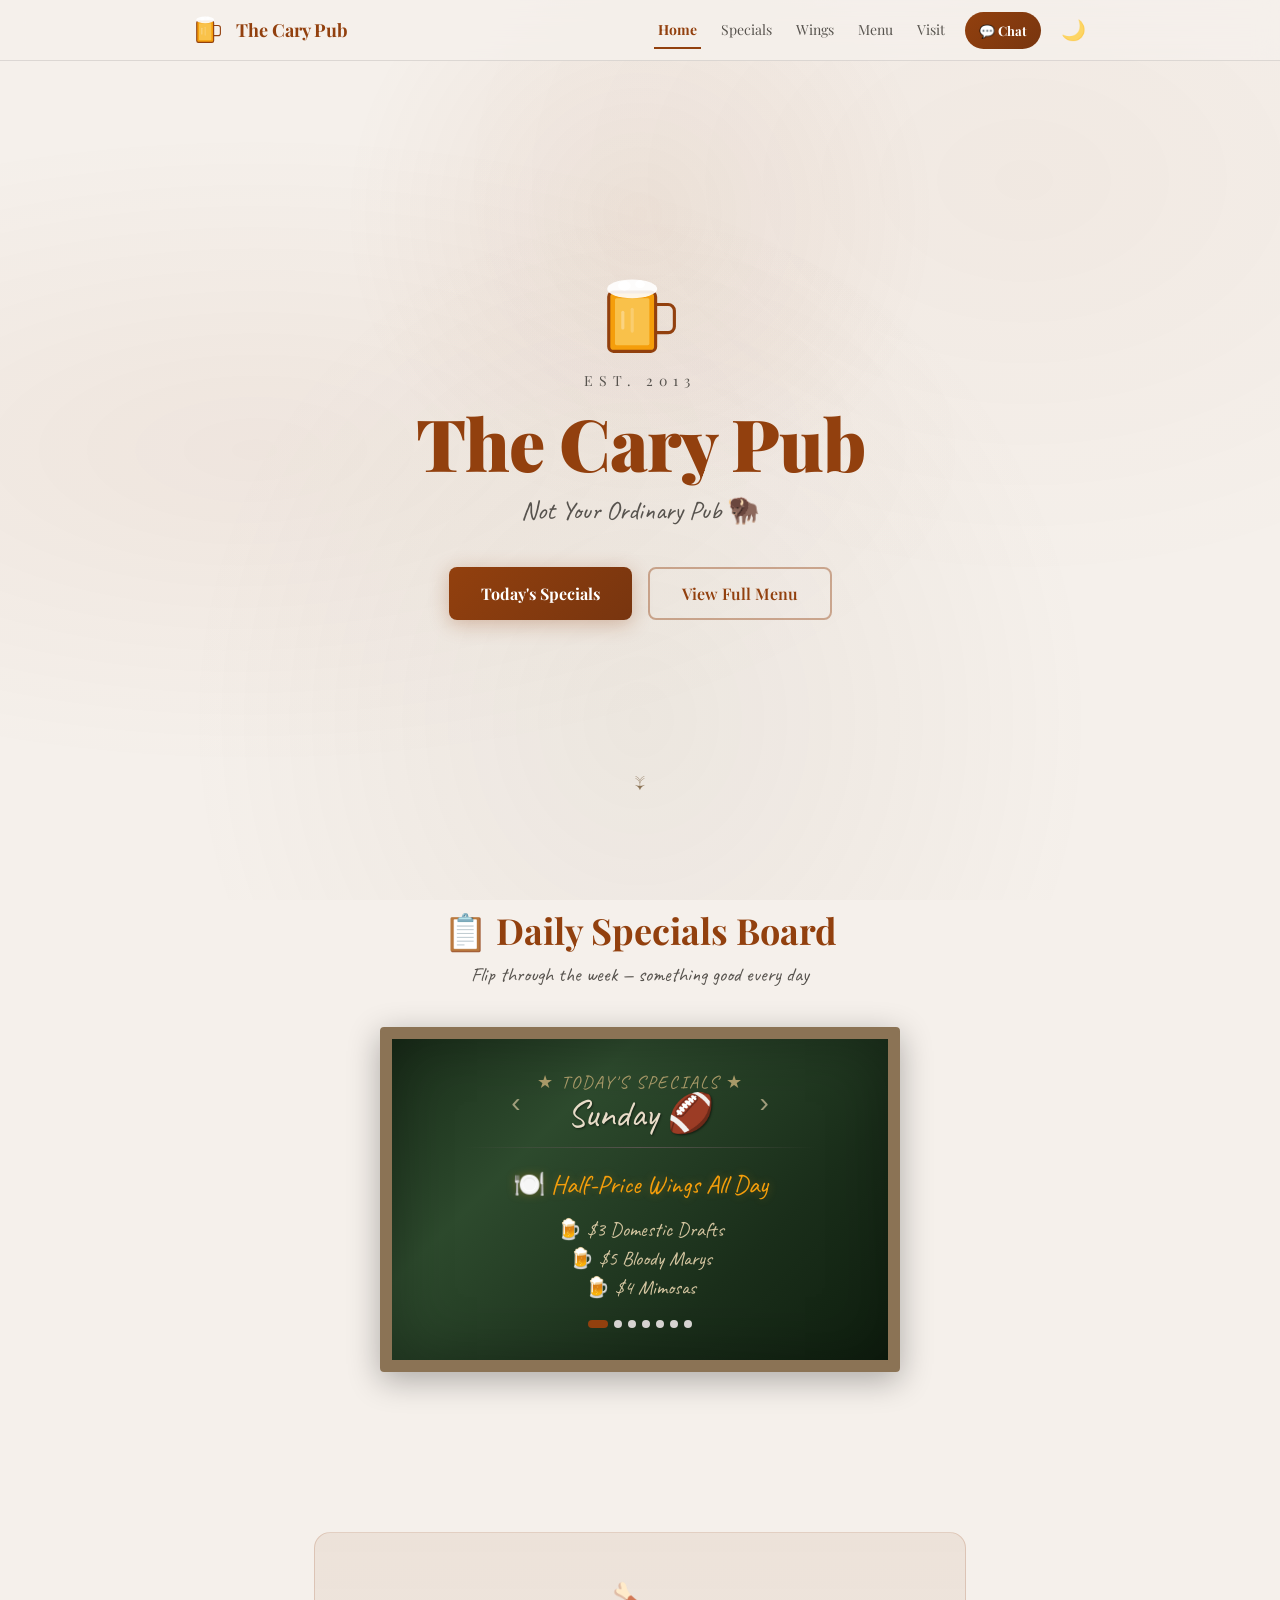
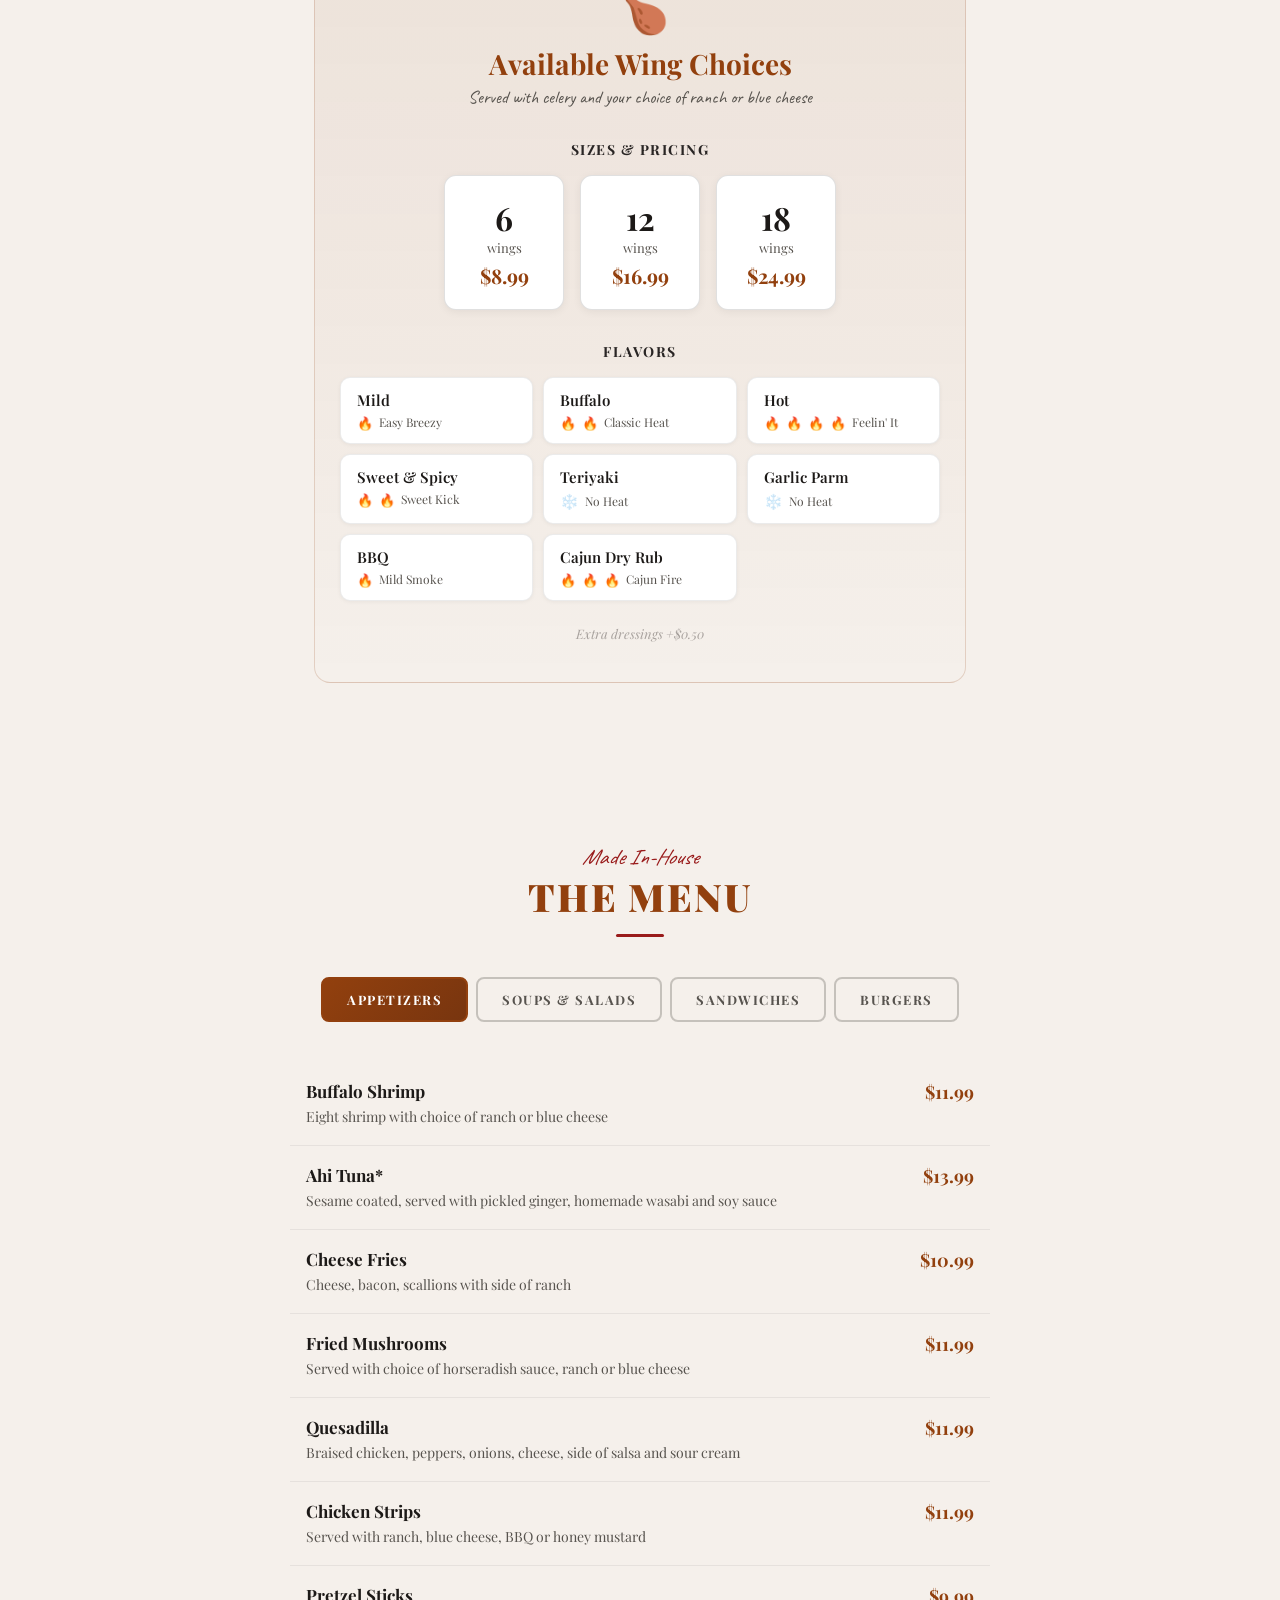
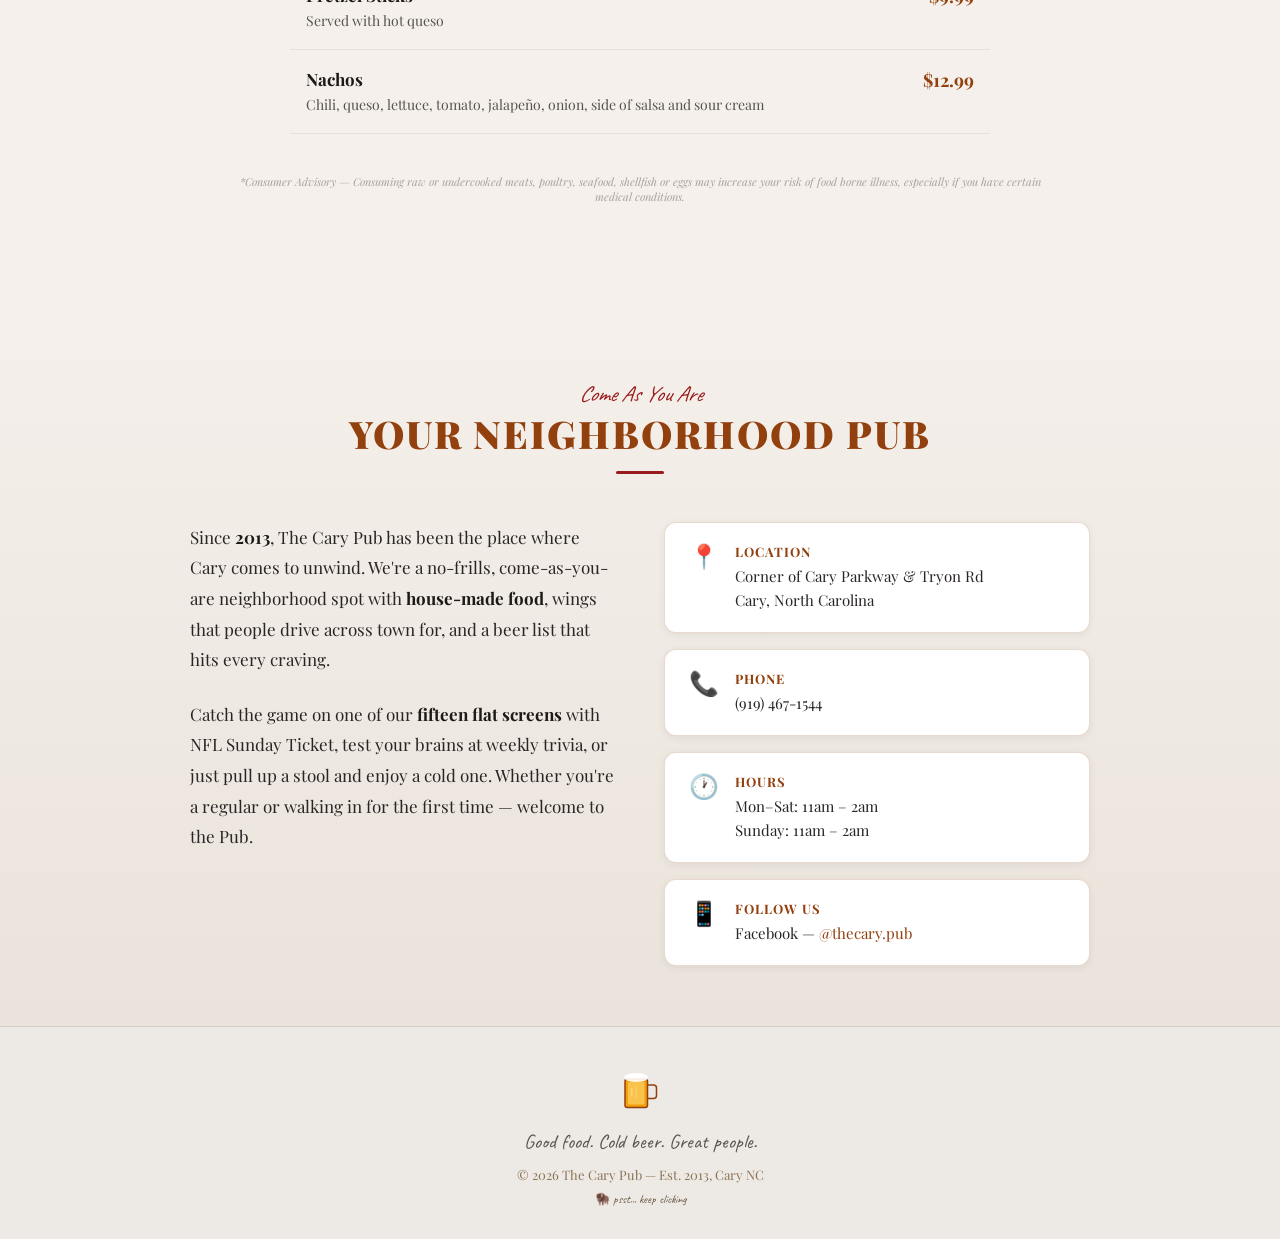
==== commit 0ba3b12f: "Add chatbot modal with "Chat" button in nav - Create chat.html with bartender chat UI that loads js/" ====
--- a/index.html
+++ b/index.html
@@ -44,6 +44,7 @@
         <button class="nav-link" data-nav="wings">Wings</button>
         <button class="nav-link" data-nav="menu">Menu</button>
         <button class="nav-link" data-nav="info">Visit</button>
+        <button class="chat-btn" id="chat-open">💬 Chat</button>
         <button class="theme-toggle" id="theme-toggle" aria-label="Toggle dark mode">🌙</button>
       </div>
     </div>
@@ -174,6 +175,15 @@
     <div class="footer-egg" data-egg>🦬 psst... keep clicking</div>
   </footer>
 
+  <!-- Chat Modal -->
+  <div class="chat-modal" id="chat-modal">
+    <div class="chat-modal-backdrop" id="chat-backdrop"></div>
+    <div class="chat-modal-container">
+      <button class="chat-modal-close" id="chat-close">✕</button>
+      <iframe id="chat-iframe" title="Chat with The Bartender"></iframe>
+    </div>
+  </div>
+
   <!-- Scripts: data first, then logic -->
   <script src="js/site-data.js"></script>
   <script src="js/main.js"></script>
--- a/css/styles.css
+++ b/css/styles.css
@@ -378,6 +378,65 @@
 .easter-egg-overlay .subtitle { font-family: var(--font-hand); font-size: 20px; color: var(--gold-dim); margin-top: 8px; }
 
 /* ============================================================
+   CHAT BUTTON & MODAL
+   ============================================================ */
+.chat-btn {
+  background: linear-gradient(135deg, var(--gold), var(--gold-dark));
+  border: none; border-radius: 20px; padding: 6px 14px;
+  color: #fff; font-family: var(--font-display);
+  font-size: 13px; font-weight: 700; cursor: pointer;
+  transition: transform 0.2s, box-shadow 0.2s;
+  white-space: nowrap;
+}
+.chat-btn:hover {
+  transform: translateY(-1px);
+  box-shadow: 0 4px 16px rgba(146,64,14,0.3);
+}
+[data-theme="dark"] .chat-btn { color: #1a1a1a; }
+
+.chat-modal {
+  position: fixed; inset: 0; z-index: 9000;
+  display: none; align-items: center; justify-content: center;
+  padding: 16px;
+}
+.chat-modal.open { display: flex; }
+
+.chat-modal-backdrop {
+  position: absolute; inset: 0;
+  background: rgba(0,0,0,0.6);
+  backdrop-filter: blur(4px);
+}
+
+.chat-modal-container {
+  position: relative; z-index: 1;
+  width: 100%; max-width: 480px; height: 85vh;
+  border-radius: 16px; overflow: hidden;
+  box-shadow: 0 24px 80px rgba(0,0,0,0.5);
+  animation: fadeInUp 0.3s ease both;
+}
+
+.chat-modal-close {
+  position: absolute; top: 10px; right: 12px; z-index: 10;
+  background: rgba(0,0,0,0.5); border: none;
+  color: #fff; font-size: 18px; width: 32px; height: 32px;
+  border-radius: 50%; cursor: pointer;
+  display: flex; align-items: center; justify-content: center;
+  transition: background 0.2s;
+}
+.chat-modal-close:hover { background: rgba(0,0,0,0.7); }
+
+.chat-modal iframe {
+  width: 100%; height: 100%; border: none;
+  border-radius: 16px;
+}
+
+@media (max-width: 600px) {
+  .chat-modal-container { max-width: 100%; height: 95vh; border-radius: 12px; }
+  .chat-modal iframe { border-radius: 12px; }
+  .chat-modal { padding: 8px; }
+}
+
+/* ============================================================
    THEME TOGGLE
    ============================================================ */
 .theme-toggle {
